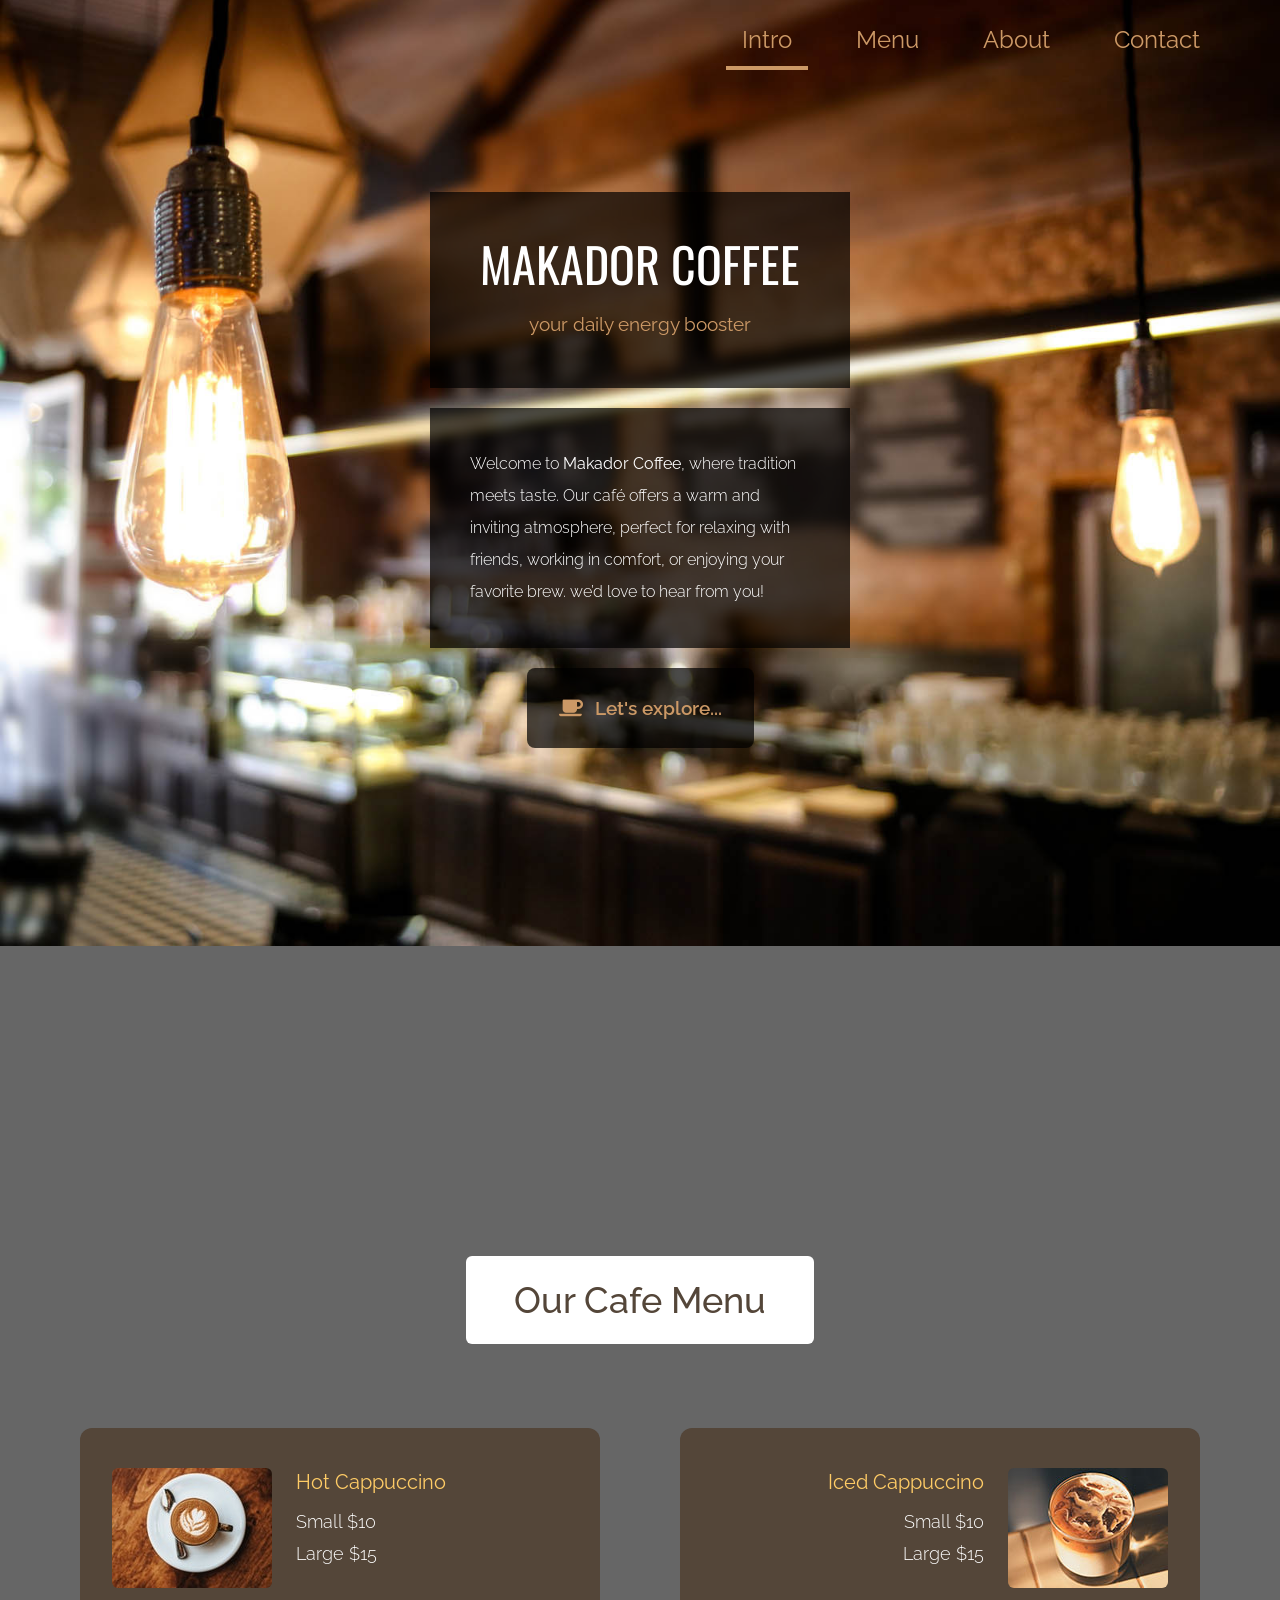
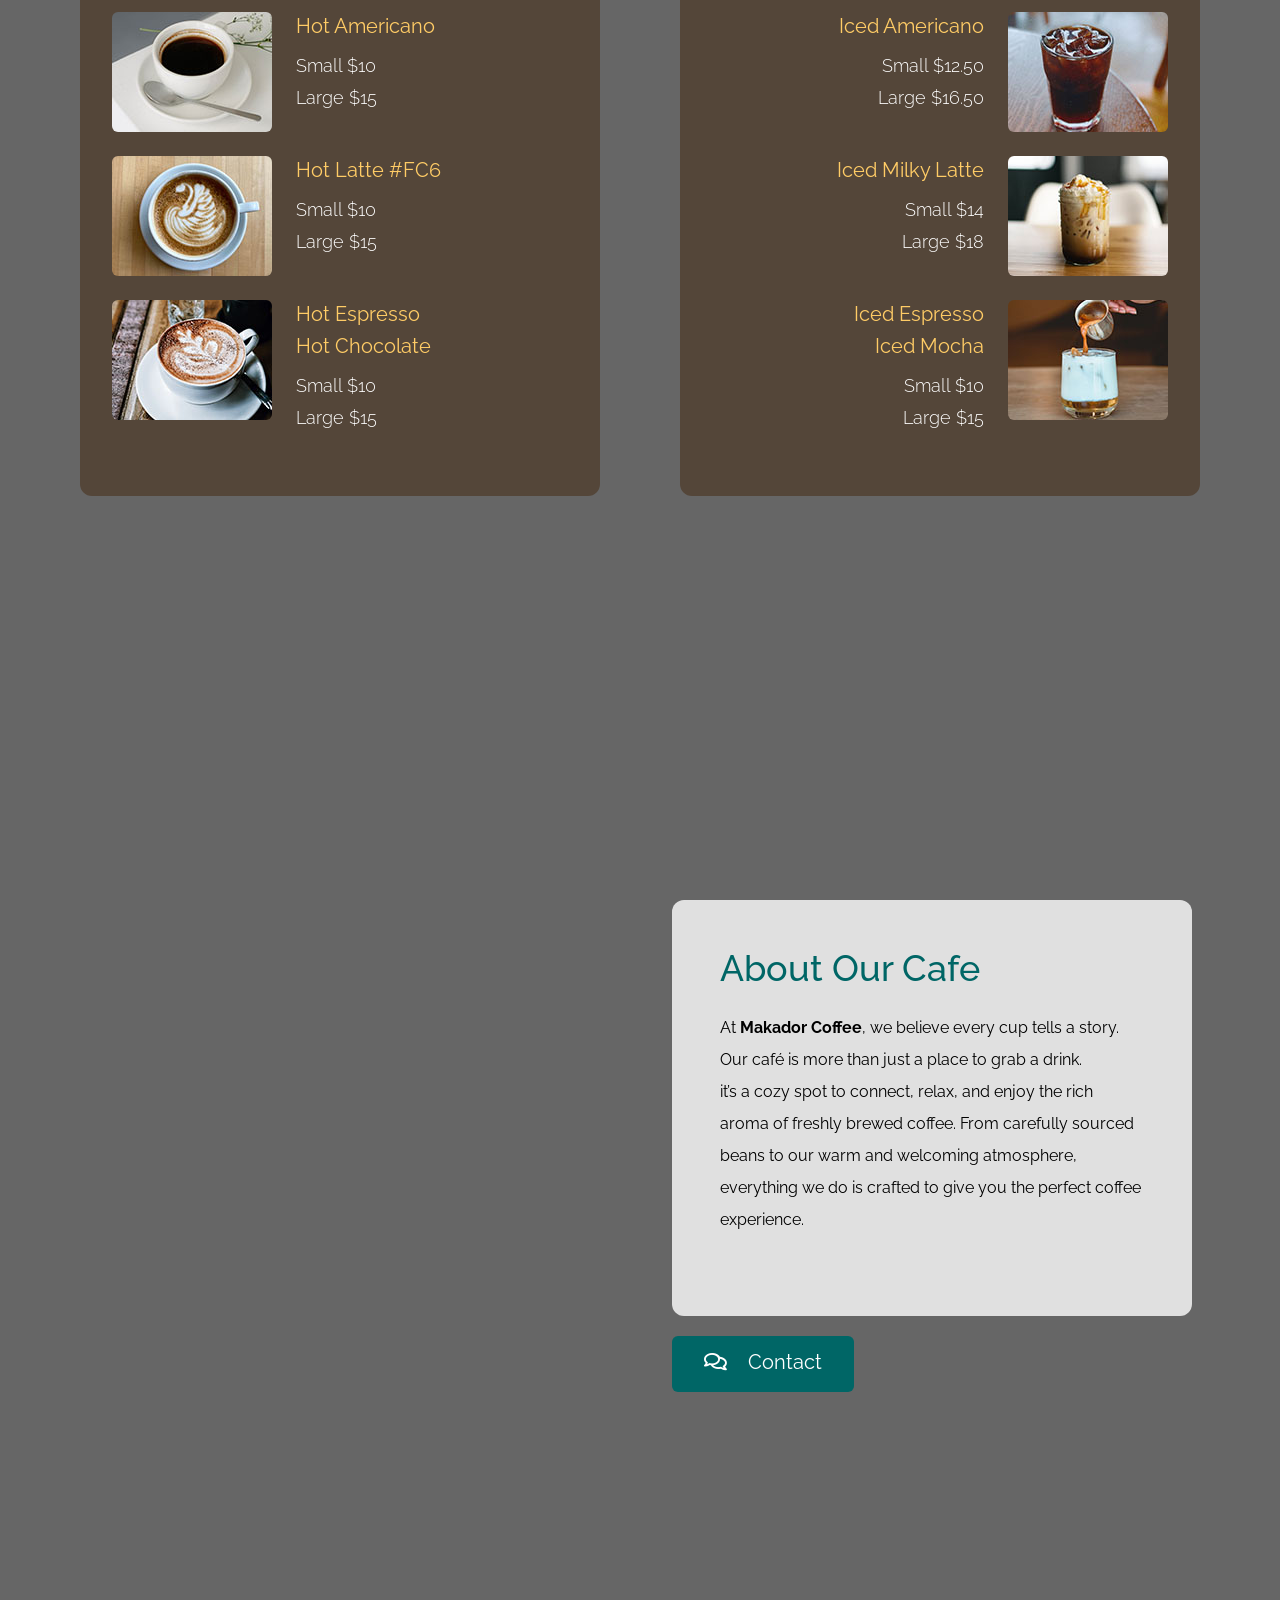
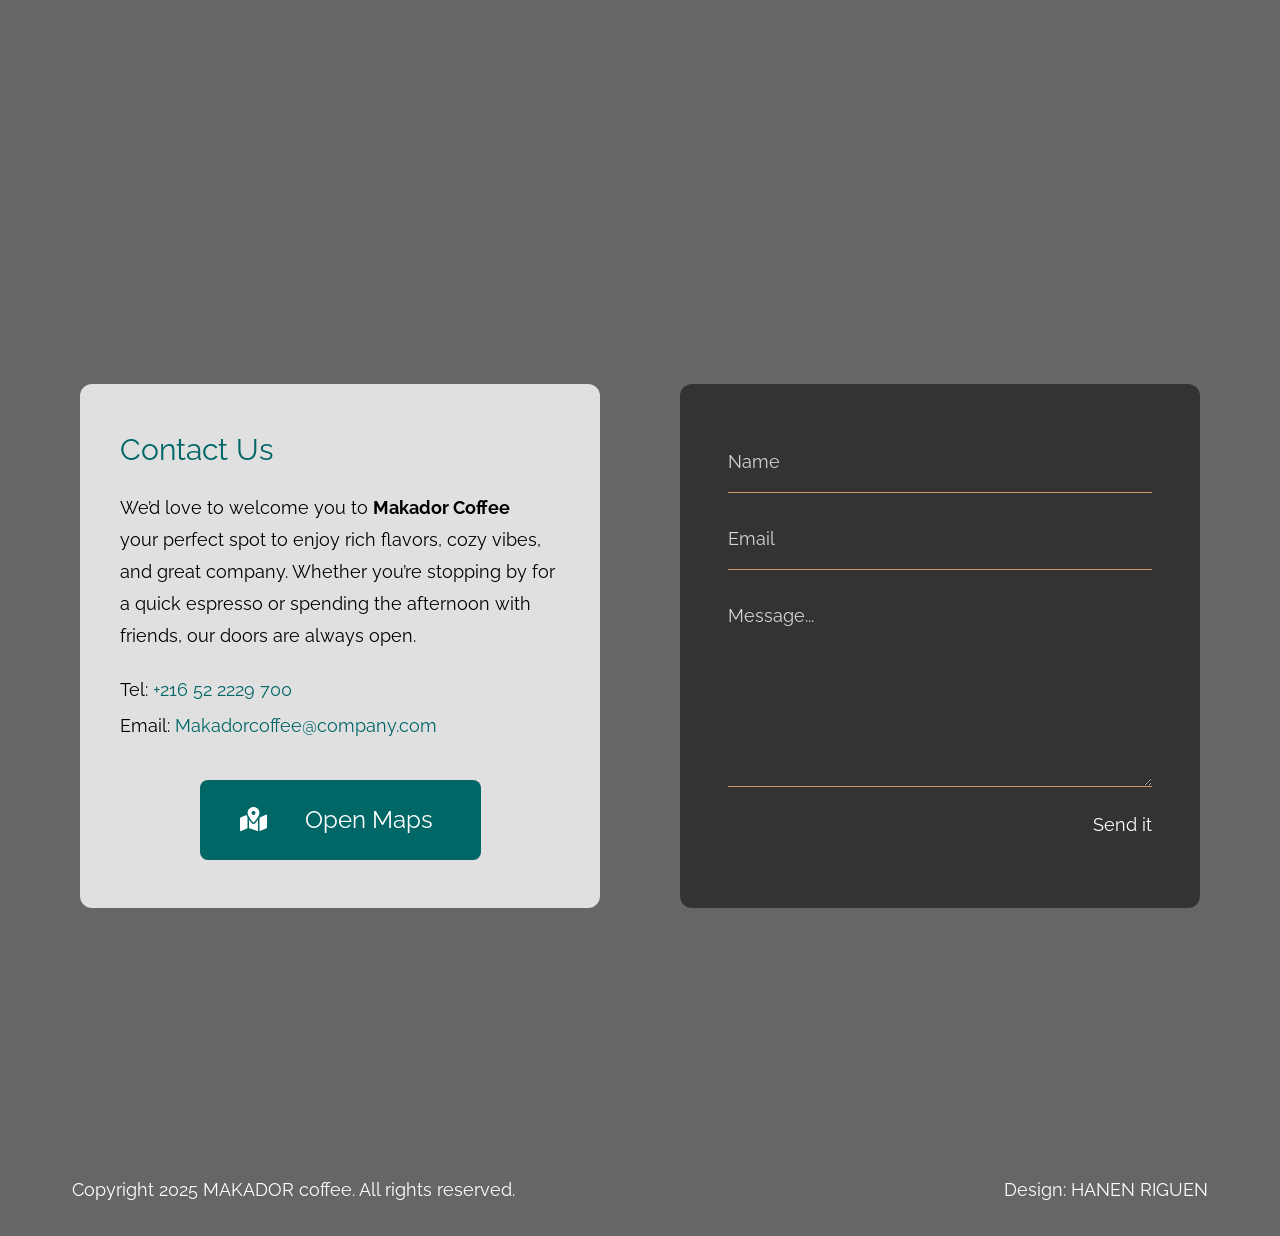
==== index.html @ 2e8ff6c8 "first commit" ====
<!DOCTYPE html>
<html lang="en">
<head>
    <meta charset="UTF-8">
    <meta http-equiv="X-UA-Compatible" content="IE=edge">
    <meta name="viewport" content="width=device-width, initial-scale=1.0">
    <title>Antique Bakery Cafe HTML Template by Tooplate</title>
    <link rel="preconnect" href="https://fonts.googleapis.com">
    <link rel="preconnect" href="https://fonts.gstatic.com" crossorigin>
    <link href="https://fonts.googleapis.com/css2?family=Raleway:wght@300;400;500;600&family=Oswald:wght@600&display=swap" rel="stylesheet">
    <link rel="stylesheet" href="css/all.min.css"> <!-- fontawesome -->
    <!-- <link href="https://unpkg.com/tailwindcss@^2/dist/tailwind.min.css" rel="stylesheet"> -->
    <link rel="stylesheet" href="css/tailwind.css">
    <link rel="stylesheet" href="css/tooplate-antique-cafe.css">

</head>
<body>    
    <!-- Intro -->
    <div id="intro" class="parallax-window" data-parallax="scroll" data-image-src="img/antique-cafe-bg-01.jpg">
        <nav id="tm-nav" class="fixed w-full">
            <div class="tm-container mx-auto px-2 md:py-6 text-right">
                <button class="md:hidden py-2 px-2" id="menu-toggle"><i class="fas fa-2x fa-bars tm-text-gold"></i></button>
                <ul class="mb-3 md:mb-0 text-2xl font-normal flex justify-end flex-col md:flex-row">
                    <li class="inline-block mb-4 mx-4"><a href="#intro" class="tm-text-gold py-1 md:py-3 px-4">Intro</a></li>
                    <li class="inline-block mb-4 mx-4"><a href="#menu" class="tm-text-gold py-1 md:py-3 px-4">Menu</a></li>
                    <li class="inline-block mb-4 mx-4"><a href="#about" class="tm-text-gold py-1 md:py-3 px-4">About</a></li>
                    <li class="inline-block mb-4 mx-4"><a href="#contact" class="tm-text-gold py-1 md:py-3 px-4">Contact</a></li>
                </ul>
            </div>            
        </nav>
        <div class="container mx-auto px-2 tm-intro-width">
            <div class="sm:pb-60 sm:pt-48 py-20">
                <div class="bg-black bg-opacity-70 p-12 mb-5 text-center">
                    <h1 class="text-white text-5xl tm-logo-font mb-5">MAKADOR COFFEE</h1>
                    <p class="tm-text-gold tm-text-2xl">your daily energy booster</p>
                </div>    
                <div class="bg-black bg-opacity-70 p-10 mb-5">
                    <p class="text-white leading-8 text-sm font-light">
                         Welcome to <strong>Makador Coffee</strong>, where tradition meets taste.  
                        Our café offers a warm and inviting atmosphere, perfect for relaxing with friends, working in comfort, or enjoying your favorite brew.  
                        we’d love to hear from you!
                </div>
                <div class="text-center">
                    <div class="inline-block">
                        <a href="#menu" class="flex justify-center items-center bg-black bg-opacity-70 py-6 px-8 rounded-lg font-semibold tm-text-2xl tm-text-gold hover:text-gray-200 transition">
                            <i class="fas fa-coffee mr-3"></i>
                            <span>Let's explore...</span>                        
                        </a>
                    </div>                    
                </div>                
            </div>
        </div>        
    </div>
    <!-- Cafe Menu -->
    <div id="menu" class="parallax-window" data-parallax="scroll" data-image-src="img/antique-cafe-bg-02.jpg">
        <div class="container mx-auto tm-container py-24 sm:py-48">
            <div class="text-center mb-16">
                <h2 class="bg-white tm-text-brown py-6 px-12 text-4xl font-medium inline-block rounded-md">Our Cafe Menu</h2>
            </div>            
            <div class="flex flex-col lg:flex-row justify-around items-center">
                <div class="flex-1 m-5 rounded-xl px-4 py-6 sm:px-8 sm:py-10 tm-bg-brown tm-item-container">
                    <div class="flex items-start mb-6 tm-menu-item">
                        <img src="img/menu-item-1.jpg" alt="Image" class="rounded-md">
                        <div class="ml-3 sm:ml-6">
                            <h3 class="text-lg sm:text-xl mb-2 sm:mb-3 tm-text-yellow">Hot Cappuccino</h3>
                            <div class="text-white text-md sm:text-lg font-light mb-1">Small $10</div>
                            <div class="text-white text-md sm:text-lg font-light">Large $15</div>
                        </div>                    
                    </div>
                    <div class="flex items-start mb-6 tm-menu-item">
                        <img src="img/menu-item-2.jpg" alt="Image" class="rounded-md">
                        <div class="ml-3 sm:ml-6">
                            <h3 class="text-lg sm:text-xl mb-2 sm:mb-3 tm-text-yellow">Hot Americano</h3>
                            <div class="text-white text-md sm:text-lg font-light mb-1">Small $10</div>
                            <div class="text-white text-md sm:text-lg font-light">Large $15</div>
                        </div>                    
                    </div>
                    <div class="flex items-start mb-6 tm-menu-item">
                        <img src="img/menu-item-3.jpg" alt="Image" class="rounded-md">
                        <div class="ml-3 sm:ml-6">
                            <h3 class="text-lg sm:text-xl mb-2 sm:mb-3 tm-text-yellow">Hot Latte #FC6</h3>
                            <div class="text-white text-md sm:text-lg font-light mb-1">Small $10</div>
                            <div class="text-white text-md sm:text-lg font-light">Large $15</div>
                        </div>                    
                    </div>
                    <div class="flex items-start mb-6 tm-menu-item">
                        <img src="img/menu-item-4.jpg" alt="Image" class="rounded-md">
                        <div class="ml-3 sm:ml-6">
                            <h3 class="text-lg sm:text-xl tm-text-yellow mb-1">Hot Espresso</h3>
                            <h3 class="text-lg sm:text-xl mb-2 sm:mb-3 tm-text-yellow">Hot Chocolate</h3>
                            <div class="text-white text-md sm:text-lg font-light mb-1">Small $10</div>
                            <div class="text-white text-md sm:text-lg font-light">Large $15</div>
                        </div>                    
                    </div>
                </div>
                <div class="flex-1 m-5 rounded-xl px-4 py-6 sm:px-8 sm:py-10 tm-bg-brown tm-item-container">
                    <div class="flex items-start justify-end mb-6 tm-menu-item-2">
                        <div class="text-right mr-6">
                            <h3 class="text-lg sm:text-xl mb-2 sm:mb-3 tm-text-yellow">Iced Cappuccino</h3>
                            <div class="text-white text-md sm:text-lg font-light mb-1">Small $10</div>
                            <div class="text-white text-md sm:text-lg font-light">Large $15</div>
                        </div>
                        <img src="img/menu-item-5.jpg" alt="Image" class="rounded-md">                   
                    </div>
                    <div class="flex items-start justify-end mb-6 tm-menu-item-2">
                        <div class="text-right mr-6">
                            <h3 class="text-lg sm:text-xl mb-2 sm:mb-3 tm-text-yellow">Iced Americano</h3>
                            <div class="text-white text-md sm:text-lg font-light mb-1">Small $12.50</div>
                            <div class="text-white text-md sm:text-lg font-light">Large $16.50</div>
                        </div>
                        <img src="img/menu-item-6.jpg" alt="Image" class="rounded-md">                    
                    </div>
                    <div class="flex items-start justify-end mb-6 tm-menu-item-2">
                        <div class="text-right mr-6">
                            <h3 class="text-lg sm:text-xl mb-2 sm:mb-3 tm-text-yellow">Iced Milky Latte</h3>
                            <div class="text-white text-md sm:text-lg font-light mb-1">Small $14</div>
                            <div class="text-white text-md sm:text-lg font-light">Large $18</div>
                        </div>   
                        <img src="img/menu-item-7.jpg" alt="Image" class="rounded-md">                 
                    </div>
                    <div class="flex items-start justify-end mb-6 tm-menu-item-2">                    
                        <div class="text-right mr-6">
                            <h3 class="text-lg sm:text-xl tm-text-yellow mb-1">Iced Espresso</h3>
                            <h3 class="text-lg sm:text-xl mb-2 sm:mb-3 tm-text-yellow">Iced Mocha</h3>
                            <div class="text-white text-md sm:text-lg font-light mb-1">Small $10</div>
                            <div class="text-white text-md sm:text-lg font-light">Large $15</div>
                        </div> 
                        <img src="img/menu-item-8.jpg" alt="Image" class="rounded-md">                   
                    </div>
                </div>
            </div>
        </div>        
    </div>
    <div id="about" class="parallax-window" data-parallax="scroll" data-image-src="img/antique-cafe-bg-03.jpg">
        <div class="container mx-auto tm-container py-24 sm:py-48">
            <div class="tm-item-container sm:ml-auto sm:mr-12 mx-auto sm:px-0 px-4">
                <div class="bg-white bg-opacity-80 p-12 pb-14 rounded-xl mb-5">
                    <h2 class="mb-6 tm-text-green text-4xl font-medium">About Our Cafe</h2>
                    <p class="mb-6 text-base leading-8">
                    At <strong>Makador Coffee</strong>, we believe every cup tells a story.  
                    Our café is more than just a place to grab a drink.<BR/>it’s a cozy spot to connect, relax, and enjoy the rich aroma of freshly brewed coffee.  
                    From carefully sourced beans to our warm and welcoming atmosphere, everything we do is crafted to give you the perfect coffee experience.  
                    </p>

                   
                </div>
                <a href="#contact" class="inline-block tm-bg-green transition text-white text-xl pt-3 pb-4 px-8 rounded-md">
                    <i class="far fa-comments mr-4"></i>
                    Contact
                </a>
            </div>           
        </div>        
    </div>
    <div id="contact" class="parallax-window relative" data-parallax="scroll" data-image-src="img/antique-cafe-bg-04.jpg">
        <div class="container mx-auto tm-container pt-24 pb-48 sm:py-48">
            <div class="flex flex-col lg:flex-row justify-around items-center lg:items-stretch">
                <div class="flex-1 rounded-xl px-10 py-12 m-5 bg-white bg-opacity-80 tm-item-container">
                    <h2 class="text-3xl mb-6 tm-text-green">Contact Us</h2>
                   <p class="mb-6 text-lg leading-8">
                    We’d love to welcome you to <strong>Makador Coffee</strong><br/> your perfect spot to enjoy rich flavors, cozy vibes, and great company.  
                    Whether you’re stopping by for a quick espresso or spending the afternoon with friends, our doors are always open.  
                    </p>

                    <p class="mb-10 text-lg">
                    <span class="block mb-2">
                        Tel: <a href="tel:0100200340" class="hover:text-yellow-600 transition">+216 52 2229 700</a>
                    </span>
                    <span class="block">
                        Email: <a href="mailto:info@company.com" class="hover:text-yellow-600 transition">Makadorcoffee@company.com</a>
                    </span>                        
                    </p>

                    <div class="text-center">
                        <a href="https://www.google.com/maps" class="inline-block text-white text-2xl pl-10 pr-12 py-6 rounded-lg transition tm-bg-green">
                            <i class="fas fa-map-marked-alt mr-8"></i>
                            Open Maps
                        </a>
                    </div>                    
                </div>
                <div class="flex-1 rounded-xl p-12 pb-14 m-5 bg-black bg-opacity-50 tm-item-container">
                    <form action="" method="POST" class="text-lg">
                        <input type="text" name="name" class="input w-full bg-black border-b bg-opacity-0 text-white px-0 py-4 mb-4 tm-border-gold" placeholder="Name" required="" />
                        <input type="email" name="email" class="input w-full bg-black border-b bg-opacity-0 text-white px-0 py-4 mb-4 tm-border-gold" placeholder="Email" required="" />
                        <textarea rows="6" name="message" class="input w-full bg-black border-b bg-opacity-0 text-white px-0 py-4 mb-4 tm-border-gold" placeholder="Message..." required=""></textarea>
                        <div class="text-right">
                            <button type="submit" class="text-white hover:text-yellow-500 transition">Send it</button>
                        </div>                        
                      </form>
                </div>
            </div>
            <footer class="absolute bottom-0 left-0 w-full">
                <div class="text-white container mx-auto tm-container p-8 text-lg flex flex-col md:flex-row justify-between">
                    <span>Copyright 2025 MAKADOR coffee. All rights reserved.</span>
                    <span class="mt-5 md:mt-0">Design: HANEN RIGUEN</span>
                </div>                
            </footer>
        </div>        
    </div>    

    <script src="js/jquery-3.6.0.min.js"></script>
    <script src="js/parallax.min.js"></script>
    <script src="js/jquery.singlePageNav.min.js"></script>
    <script>

        function checkAndShowHideMenu() {
            if(window.innerWidth < 768) {
                $('#tm-nav ul').addClass('hidden');                
            } else {
                $('#tm-nav ul').removeClass('hidden');
            }
        }

        $(function(){
            var tmNav = $('#tm-nav');
            tmNav.singlePageNav();

            checkAndShowHideMenu();
            window.addEventListener('resize', checkAndShowHideMenu);

            $('#menu-toggle').click(function(){
                $('#tm-nav ul').toggleClass('hidden');
            });

            $('#tm-nav ul li').click(function(){
                if(window.innerWidth < 768) {
                    $('#tm-nav ul').addClass('hidden');
                }                
            });

            $(document).scroll(function() {
                var distanceFromTop = $(document).scrollTop();

                if(distanceFromTop > 100) {
                    tmNav.addClass('scroll');
                } else {
                    tmNav.removeClass('scroll');
                }
            });
            
            document.querySelectorAll('a[href^="#"]').forEach(anchor => {
                anchor.addEventListener('click', function (e) {
                    e.preventDefault();

                    document.querySelector(this.getAttribute('href')).scrollIntoView({
                        behavior: 'smooth'
                    });
                });
            });
        });
    </script>
</body>
</html>
---- css/all.min.css ----
.fa,.fab,.fad,.fal,.far,.fas{-moz-osx-font-smoothing:grayscale;-webkit-font-smoothing:antialiased;display:inline-block;font-style:normal;font-variant:normal;text-rendering:auto;line-height:1}.fa-lg{font-size:1.33333em;line-height:.75em;vertical-align:-.0667em}.fa-xs{font-size:.75em}.fa-sm{font-size:.875em}.fa-1x{font-size:1em}.fa-2x{font-size:2em}.fa-3x{font-size:3em}.fa-4x{font-size:4em}.fa-5x{font-size:5em}.fa-6x{font-size:6em}.fa-7x{font-size:7em}.fa-8x{font-size:8em}.fa-9x{font-size:9em}.fa-10x{font-size:10em}.fa-fw{text-align:center;width:1.25em}.fa-ul{list-style-type:none;margin-left:2.5em;padding-left:0}.fa-ul>li{position:relative}.fa-li{left:-2em;position:absolute;text-align:center;width:2em;line-height:inherit}.fa-border{border:.08em solid #eee;border-radius:.1em;padding:.2em .25em .15em}.fa-pull-left{float:left}.fa-pull-right{float:right}.fa.fa-pull-left,.fab.fa-pull-left,.fal.fa-pull-left,.far.fa-pull-left,.fas.fa-pull-left{margin-right:.3em}.fa.fa-pull-right,.fab.fa-pull-right,.fal.fa-pull-right,.far.fa-pull-right,.fas.fa-pull-right{margin-left:.3em}.fa-spin{-webkit-animation:fa-spin 2s linear infinite;animation:fa-spin 2s linear infinite}.fa-pulse{-webkit-animation:fa-spin 1s steps(8) infinite;animation:fa-spin 1s steps(8) infinite}@-webkit-keyframes fa-spin{0%{-webkit-transform:rotate(0deg);transform:rotate(0deg)}to{-webkit-transform:rotate(1turn);transform:rotate(1turn)}}@keyframes fa-spin{0%{-webkit-transform:rotate(0deg);transform:rotate(0deg)}to{-webkit-transform:rotate(1turn);transform:rotate(1turn)}}.fa-rotate-90{-ms-filter:"progid:DXImageTransform.Microsoft.BasicImage(rotation=1)";-webkit-transform:rotate(90deg);transform:rotate(90deg)}.fa-rotate-180{-ms-filter:"progid:DXImageTransform.Microsoft.BasicImage(rotation=2)";-webkit-transform:rotate(180deg);transform:rotate(180deg)}.fa-rotate-270{-ms-filter:"progid:DXImageTransform.Microsoft.BasicImage(rotation=3)";-webkit-transform:rotate(270deg);transform:rotate(270deg)}.fa-flip-horizontal{-ms-filter:"progid:DXImageTransform.Microsoft.BasicImage(rotation=0, mirror=1)";-webkit-transform:scaleX(-1);transform:scaleX(-1)}.fa-flip-vertical{-webkit-transform:scaleY(-1);transform:scaleY(-1)}.fa-flip-both,.fa-flip-horizontal.fa-flip-vertical,.fa-flip-vertical{-ms-filter:"progid:DXImageTransform.Microsoft.BasicImage(rotation=2, mirror=1)"}.fa-flip-both,.fa-flip-horizontal.fa-flip-vertical{-webkit-transform:scale(-1);transform:scale(-1)}:root .fa-flip-both,:root .fa-flip-horizontal,:root .fa-flip-vertical,:root .fa-rotate-90,:root .fa-rotate-180,:root .fa-rotate-270{-webkit-filter:none;filter:none}.fa-stack{display:inline-block;height:2em;line-height:2em;position:relative;vertical-align:middle;width:2.5em}.fa-stack-1x,.fa-stack-2x{left:0;position:absolute;text-align:center;width:100%}.fa-stack-1x{line-height:inherit}.fa-stack-2x{font-size:2em}.fa-inverse{color:#fff}.fa-500px:before{content:"\f26e"}.fa-accessible-icon:before{content:"\f368"}.fa-accusoft:before{content:"\f369"}.fa-acquisitions-incorporated:before{content:"\f6af"}.fa-ad:before{content:"\f641"}.fa-address-book:before{content:"\f2b9"}.fa-address-card:before{content:"\f2bb"}.fa-adjust:before{content:"\f042"}.fa-adn:before{content:"\f170"}.fa-adversal:before{content:"\f36a"}.fa-affiliatetheme:before{content:"\f36b"}.fa-air-freshener:before{content:"\f5d0"}.fa-airbnb:before{content:"\f834"}.fa-algolia:before{content:"\f36c"}.fa-align-center:before{content:"\f037"}.fa-align-justify:before{content:"\f039"}.fa-align-left:before{content:"\f036"}.fa-align-right:before{content:"\f038"}.fa-alipay:before{content:"\f642"}.fa-allergies:before{content:"\f461"}.fa-amazon:before{content:"\f270"}.fa-amazon-pay:before{content:"\f42c"}.fa-ambulance:before{content:"\f0f9"}.fa-american-sign-language-interpreting:before{content:"\f2a3"}.fa-amilia:before{content:"\f36d"}.fa-anchor:before{content:"\f13d"}.fa-android:before{content:"\f17b"}.fa-angellist:before{content:"\f209"}.fa-angle-double-down:before{content:"\f103"}.fa-angle-double-left:before{content:"\f100"}.fa-angle-double-right:before{content:"\f101"}.fa-angle-double-up:before{content:"\f102"}.fa-angle-down:before{content:"\f107"}.fa-angle-left:before{content:"\f104"}.fa-angle-right:before{content:"\f105"}.fa-angle-up:before{content:"\f106"}.fa-angry:before{content:"\f556"}.fa-angrycreative:before{content:"\f36e"}.fa-angular:before{content:"\f420"}.fa-ankh:before{content:"\f644"}.fa-app-store:before{content:"\f36f"}.fa-app-store-ios:before{content:"\f370"}.fa-apper:before{content:"\f371"}.fa-apple:before{content:"\f179"}.fa-apple-alt:before{content:"\f5d1"}.fa-apple-pay:before{content:"\f415"}.fa-archive:before{content:"\f187"}.fa-archway:before{content:"\f557"}.fa-arrow-alt-circle-down:before{content:"\f358"}.fa-arrow-alt-circle-left:before{content:"\f359"}.fa-arrow-alt-circle-right:before{content:"\f35a"}.fa-arrow-alt-circle-up:before{content:"\f35b"}.fa-arrow-circle-down:before{content:"\f0ab"}.fa-arrow-circle-left:before{content:"\f0a8"}.fa-arrow-circle-right:before{content:"\f0a9"}.fa-arrow-circle-up:before{content:"\f0aa"}.fa-arrow-down:before{content:"\f063"}.fa-arrow-left:before{content:"\f060"}.fa-arrow-right:before{content:"\f061"}.fa-arrow-up:before{content:"\f062"}.fa-arrows-alt:before{content:"\f0b2"}.fa-arrows-alt-h:before{content:"\f337"}.fa-arrows-alt-v:before{content:"\f338"}.fa-artstation:before{content:"\f77a"}.fa-assistive-listening-systems:before{content:"\f2a2"}.fa-asterisk:before{content:"\f069"}.fa-asymmetrik:before{content:"\f372"}.fa-at:before{content:"\f1fa"}.fa-atlas:before{content:"\f558"}.fa-atlassian:before{content:"\f77b"}.fa-atom:before{content:"\f5d2"}.fa-audible:before{content:"\f373"}.fa-audio-description:before{content:"\f29e"}.fa-autoprefixer:before{content:"\f41c"}.fa-avianex:before{content:"\f374"}.fa-aviato:before{content:"\f421"}.fa-award:before{content:"\f559"}.fa-aws:before{content:"\f375"}.fa-baby:before{content:"\f77c"}.fa-baby-carriage:before{content:"\f77d"}.fa-backspace:before{content:"\f55a"}.fa-backward:before{content:"\f04a"}.fa-bacon:before{content:"\f7e5"}.fa-bacteria:before{content:"\e059"}.fa-bacterium:before{content:"\e05a"}.fa-bahai:before{content:"\f666"}.fa-balance-scale:before{content:"\f24e"}.fa-balance-scale-left:before{content:"\f515"}.fa-balance-scale-right:before{content:"\f516"}.fa-ban:before{content:"\f05e"}.fa-band-aid:before{content:"\f462"}.fa-bandcamp:before{content:"\f2d5"}.fa-barcode:before{content:"\f02a"}.fa-bars:before{content:"\f0c9"}.fa-baseball-ball:before{content:"\f433"}.fa-basketball-ball:before{content:"\f434"}.fa-bath:before{content:"\f2cd"}.fa-battery-empty:before{content:"\f244"}.fa-battery-full:before{content:"\f240"}.fa-battery-half:before{content:"\f242"}.fa-battery-quarter:before{content:"\f243"}.fa-battery-three-quarters:before{content:"\f241"}.fa-battle-net:before{content:"\f835"}.fa-bed:before{content:"\f236"}.fa-beer:before{content:"\f0fc"}.fa-behance:before{content:"\f1b4"}.fa-behance-square:before{content:"\f1b5"}.fa-bell:before{content:"\f0f3"}.fa-bell-slash:before{content:"\f1f6"}.fa-bezier-curve:before{content:"\f55b"}.fa-bible:before{content:"\f647"}.fa-bicycle:before{content:"\f206"}.fa-biking:before{content:"\f84a"}.fa-bimobject:before{content:"\f378"}.fa-binoculars:before{content:"\f1e5"}.fa-biohazard:before{content:"\f780"}.fa-birthday-cake:before{content:"\f1fd"}.fa-bitbucket:before{content:"\f171"}.fa-bitcoin:before{content:"\f379"}.fa-bity:before{content:"\f37a"}.fa-black-tie:before{content:"\f27e"}.fa-blackberry:before{content:"\f37b"}.fa-blender:before{content:"\f517"}.fa-blender-phone:before{content:"\f6b6"}.fa-blind:before{content:"\f29d"}.fa-blog:before{content:"\f781"}.fa-blogger:before{content:"\f37c"}.fa-blogger-b:before{content:"\f37d"}.fa-bluetooth:before{content:"\f293"}.fa-bluetooth-b:before{content:"\f294"}.fa-bold:before{content:"\f032"}.fa-bolt:before{content:"\f0e7"}.fa-bomb:before{content:"\f1e2"}.fa-bone:before{content:"\f5d7"}.fa-bong:before{content:"\f55c"}.fa-book:before{content:"\f02d"}.fa-book-dead:before{content:"\f6b7"}.fa-book-medical:before{content:"\f7e6"}.fa-book-open:before{content:"\f518"}.fa-book-reader:before{content:"\f5da"}.fa-bookmark:before{content:"\f02e"}.fa-bootstrap:before{content:"\f836"}.fa-border-all:before{content:"\f84c"}.fa-border-none:before{content:"\f850"}.fa-border-style:before{content:"\f853"}.fa-bowling-ball:before{content:"\f436"}.fa-box:before{content:"\f466"}.fa-box-open:before{content:"\f49e"}.fa-box-tissue:before{content:"\e05b"}.fa-boxes:before{content:"\f468"}.fa-braille:before{content:"\f2a1"}.fa-brain:before{content:"\f5dc"}.fa-bread-slice:before{content:"\f7ec"}.fa-briefcase:before{content:"\f0b1"}.fa-briefcase-medical:before{content:"\f469"}.fa-broadcast-tower:before{content:"\f519"}.fa-broom:before{content:"\f51a"}.fa-brush:before{content:"\f55d"}.fa-btc:before{content:"\f15a"}.fa-buffer:before{content:"\f837"}.fa-bug:before{content:"\f188"}.fa-building:before{content:"\f1ad"}.fa-bullhorn:before{content:"\f0a1"}.fa-bullseye:before{content:"\f140"}.fa-burn:before{content:"\f46a"}.fa-buromobelexperte:before{content:"\f37f"}.fa-bus:before{content:"\f207"}.fa-bus-alt:before{content:"\f55e"}.fa-business-time:before{content:"\f64a"}.fa-buy-n-large:before{content:"\f8a6"}.fa-buysellads:before{content:"\f20d"}.fa-calculator:before{content:"\f1ec"}.fa-calendar:before{content:"\f133"}.fa-calendar-alt:before{content:"\f073"}.fa-calendar-check:before{content:"\f274"}.fa-calendar-day:before{content:"\f783"}.fa-calendar-minus:before{content:"\f272"}.fa-calendar-plus:before{content:"\f271"}.fa-calendar-times:before{content:"\f273"}.fa-calendar-week:before{content:"\f784"}.fa-camera:before{content:"\f030"}.fa-camera-retro:before{content:"\f083"}.fa-campground:before{content:"\f6bb"}.fa-canadian-maple-leaf:before{content:"\f785"}.fa-candy-cane:before{content:"\f786"}.fa-cannabis:before{content:"\f55f"}.fa-capsules:before{content:"\f46b"}.fa-car:before{content:"\f1b9"}.fa-car-alt:before{content:"\f5de"}.fa-car-battery:before{content:"\f5df"}.fa-car-crash:before{content:"\f5e1"}.fa-car-side:before{content:"\f5e4"}.fa-caravan:before{content:"\f8ff"}.fa-caret-down:before{content:"\f0d7"}.fa-caret-left:before{content:"\f0d9"}.fa-caret-right:before{content:"\f0da"}.fa-caret-square-down:before{content:"\f150"}.fa-caret-square-left:before{content:"\f191"}.fa-caret-square-right:before{content:"\f152"}.fa-caret-square-up:before{content:"\f151"}.fa-caret-up:before{content:"\f0d8"}.fa-carrot:before{content:"\f787"}.fa-cart-arrow-down:before{content:"\f218"}.fa-cart-plus:before{content:"\f217"}.fa-cash-register:before{content:"\f788"}.fa-cat:before{content:"\f6be"}.fa-cc-amazon-pay:before{content:"\f42d"}.fa-cc-amex:before{content:"\f1f3"}.fa-cc-apple-pay:before{content:"\f416"}.fa-cc-diners-club:before{content:"\f24c"}.fa-cc-discover:before{content:"\f1f2"}.fa-cc-jcb:before{content:"\f24b"}.fa-cc-mastercard:before{content:"\f1f1"}.fa-cc-paypal:before{content:"\f1f4"}.fa-cc-stripe:before{content:"\f1f5"}.fa-cc-visa:before{content:"\f1f0"}.fa-centercode:before{content:"\f380"}.fa-centos:before{content:"\f789"}.fa-certificate:before{content:"\f0a3"}.fa-chair:before{content:"\f6c0"}.fa-chalkboard:before{content:"\f51b"}.fa-chalkboard-teacher:before{content:"\f51c"}.fa-charging-station:before{content:"\f5e7"}.fa-chart-area:before{content:"\f1fe"}.fa-chart-bar:before{content:"\f080"}.fa-chart-line:before{content:"\f201"}.fa-chart-pie:before{content:"\f200"}.fa-check:before{content:"\f00c"}.fa-check-circle:before{content:"\f058"}.fa-check-double:before{content:"\f560"}.fa-check-square:before{content:"\f14a"}.fa-cheese:before{content:"\f7ef"}.fa-chess:before{content:"\f439"}.fa-chess-bishop:before{content:"\f43a"}.fa-chess-board:before{content:"\f43c"}.fa-chess-king:before{content:"\f43f"}.fa-chess-knight:before{content:"\f441"}.fa-chess-pawn:before{content:"\f443"}.fa-chess-queen:before{content:"\f445"}.fa-chess-rook:before{content:"\f447"}.fa-chevron-circle-down:before{content:"\f13a"}.fa-chevron-circle-left:before{content:"\f137"}.fa-chevron-circle-right:before{content:"\f138"}.fa-chevron-circle-up:before{content:"\f139"}.fa-chevron-down:before{content:"\f078"}.fa-chevron-left:before{content:"\f053"}.fa-chevron-right:before{content:"\f054"}.fa-chevron-up:before{content:"\f077"}.fa-child:before{content:"\f1ae"}.fa-chrome:before{content:"\f268"}.fa-chromecast:before{content:"\f838"}.fa-church:before{content:"\f51d"}.fa-circle:before{content:"\f111"}.fa-circle-notch:before{content:"\f1ce"}.fa-city:before{content:"\f64f"}.fa-clinic-medical:before{content:"\f7f2"}.fa-clipboard:before{content:"\f328"}.fa-clipboard-check:before{content:"\f46c"}.fa-clipboard-list:before{content:"\f46d"}.fa-clock:before{content:"\f017"}.fa-clone:before{content:"\f24d"}.fa-closed-captioning:before{content:"\f20a"}.fa-cloud:before{content:"\f0c2"}.fa-cloud-download-alt:before{content:"\f381"}.fa-cloud-meatball:before{content:"\f73b"}.fa-cloud-moon:before{content:"\f6c3"}.fa-cloud-moon-rain:before{content:"\f73c"}.fa-cloud-rain:before{content:"\f73d"}.fa-cloud-showers-heavy:before{content:"\f740"}.fa-cloud-sun:before{content:"\f6c4"}.fa-cloud-sun-rain:before{content:"\f743"}.fa-cloud-upload-alt:before{content:"\f382"}.fa-cloudflare:before{content:"\e07d"}.fa-cloudscale:before{content:"\f383"}.fa-cloudsmith:before{content:"\f384"}.fa-cloudversify:before{content:"\f385"}.fa-cocktail:before{content:"\f561"}.fa-code:before{content:"\f121"}.fa-code-branch:before{content:"\f126"}.fa-codepen:before{content:"\f1cb"}.fa-codiepie:before{content:"\f284"}.fa-coffee:before{content:"\f0f4"}.fa-cog:before{content:"\f013"}.fa-cogs:before{content:"\f085"}.fa-coins:before{content:"\f51e"}.fa-columns:before{content:"\f0db"}.fa-comment:before{content:"\f075"}.fa-comment-alt:before{content:"\f27a"}.fa-comment-dollar:before{content:"\f651"}.fa-comment-dots:before{content:"\f4ad"}.fa-comment-medical:before{content:"\f7f5"}.fa-comment-slash:before{content:"\f4b3"}.fa-comments:before{content:"\f086"}.fa-comments-dollar:before{content:"\f653"}.fa-compact-disc:before{content:"\f51f"}.fa-compass:before{content:"\f14e"}.fa-compress:before{content:"\f066"}.fa-compress-alt:before{content:"\f422"}.fa-compress-arrows-alt:before{content:"\f78c"}.fa-concierge-bell:before{content:"\f562"}.fa-confluence:before{content:"\f78d"}.fa-connectdevelop:before{content:"\f20e"}.fa-contao:before{content:"\f26d"}.fa-cookie:before{content:"\f563"}.fa-cookie-bite:before{content:"\f564"}.fa-copy:before{content:"\f0c5"}.fa-copyright:before{content:"\f1f9"}.fa-cotton-bureau:before{content:"\f89e"}.fa-couch:before{content:"\f4b8"}.fa-cpanel:before{content:"\f388"}.fa-creative-commons:before{content:"\f25e"}.fa-creative-commons-by:before{content:"\f4e7"}.fa-creative-commons-nc:before{content:"\f4e8"}.fa-creative-commons-nc-eu:before{content:"\f4e9"}.fa-creative-commons-nc-jp:before{content:"\f4ea"}.fa-creative-commons-nd:before{content:"\f4eb"}.fa-creative-commons-pd:before{content:"\f4ec"}.fa-creative-commons-pd-alt:before{content:"\f4ed"}.fa-creative-commons-remix:before{content:"\f4ee"}.fa-creative-commons-sa:before{content:"\f4ef"}.fa-creative-commons-sampling:before{content:"\f4f0"}.fa-creative-commons-sampling-plus:before{content:"\f4f1"}.fa-creative-commons-share:before{content:"\f4f2"}.fa-creative-commons-zero:before{content:"\f4f3"}.fa-credit-card:before{content:"\f09d"}.fa-critical-role:before{content:"\f6c9"}.fa-crop:before{content:"\f125"}.fa-crop-alt:before{content:"\f565"}.fa-cross:before{content:"\f654"}.fa-crosshairs:before{content:"\f05b"}.fa-crow:before{content:"\f520"}.fa-crown:before{content:"\f521"}.fa-crutch:before{content:"\f7f7"}.fa-css3:before{content:"\f13c"}.fa-css3-alt:before{content:"\f38b"}.fa-cube:before{content:"\f1b2"}.fa-cubes:before{content:"\f1b3"}.fa-cut:before{content:"\f0c4"}.fa-cuttlefish:before{content:"\f38c"}.fa-d-and-d:before{content:"\f38d"}.fa-d-and-d-beyond:before{content:"\f6ca"}.fa-dailymotion:before{content:"\e052"}.fa-dashcube:before{content:"\f210"}.fa-database:before{content:"\f1c0"}.fa-deaf:before{content:"\f2a4"}.fa-deezer:before{content:"\e077"}.fa-delicious:before{content:"\f1a5"}.fa-democrat:before{content:"\f747"}.fa-deploydog:before{content:"\f38e"}.fa-deskpro:before{content:"\f38f"}.fa-desktop:before{content:"\f108"}.fa-dev:before{content:"\f6cc"}.fa-deviantart:before{content:"\f1bd"}.fa-dharmachakra:before{content:"\f655"}.fa-dhl:before{content:"\f790"}.fa-diagnoses:before{content:"\f470"}.fa-diaspora:before{content:"\f791"}.fa-dice:before{content:"\f522"}.fa-dice-d20:before{content:"\f6cf"}.fa-dice-d6:before{content:"\f6d1"}.fa-dice-five:before{content:"\f523"}.fa-dice-four:before{content:"\f524"}.fa-dice-one:before{content:"\f525"}.fa-dice-six:before{content:"\f526"}.fa-dice-three:before{content:"\f527"}.fa-dice-two:before{content:"\f528"}.fa-digg:before{content:"\f1a6"}.fa-digital-ocean:before{content:"\f391"}.fa-digital-tachograph:before{content:"\f566"}.fa-directions:before{content:"\f5eb"}.fa-discord:before{content:"\f392"}.fa-discourse:before{content:"\f393"}.fa-disease:before{content:"\f7fa"}.fa-divide:before{content:"\f529"}.fa-dizzy:before{content:"\f567"}.fa-dna:before{content:"\f471"}.fa-dochub:before{content:"\f394"}.fa-docker:before{content:"\f395"}.fa-dog:before{content:"\f6d3"}.fa-dollar-sign:before{content:"\f155"}.fa-dolly:before{content:"\f472"}.fa-dolly-flatbed:before{content:"\f474"}.fa-donate:before{content:"\f4b9"}.fa-door-closed:before{content:"\f52a"}.fa-door-open:before{content:"\f52b"}.fa-dot-circle:before{content:"\f192"}.fa-dove:before{content:"\f4ba"}.fa-download:before{content:"\f019"}.fa-draft2digital:before{content:"\f396"}.fa-drafting-compass:before{content:"\f568"}.fa-dragon:before{content:"\f6d5"}.fa-draw-polygon:before{content:"\f5ee"}.fa-dribbble:before{content:"\f17d"}.fa-dribbble-square:before{content:"\f397"}.fa-dropbox:before{content:"\f16b"}.fa-drum:before{content:"\f569"}.fa-drum-steelpan:before{content:"\f56a"}.fa-drumstick-bite:before{content:"\f6d7"}.fa-drupal:before{content:"\f1a9"}.fa-dumbbell:before{content:"\f44b"}.fa-dumpster:before{content:"\f793"}.fa-dumpster-fire:before{content:"\f794"}.fa-dungeon:before{content:"\f6d9"}.fa-dyalog:before{content:"\f399"}.fa-earlybirds:before{content:"\f39a"}.fa-ebay:before{content:"\f4f4"}.fa-edge:before{content:"\f282"}.fa-edge-legacy:before{content:"\e078"}.fa-edit:before{content:"\f044"}.fa-egg:before{content:"\f7fb"}.fa-eject:before{content:"\f052"}.fa-elementor:before{content:"\f430"}.fa-ellipsis-h:before{content:"\f141"}.fa-ellipsis-v:before{content:"\f142"}.fa-ello:before{content:"\f5f1"}.fa-ember:before{content:"\f423"}.fa-empire:before{content:"\f1d1"}.fa-envelope:before{content:"\f0e0"}.fa-envelope-open:before{content:"\f2b6"}.fa-envelope-open-text:before{content:"\f658"}.fa-envelope-square:before{content:"\f199"}.fa-envira:before{content:"\f299"}.fa-equals:before{content:"\f52c"}.fa-eraser:before{content:"\f12d"}.fa-erlang:before{content:"\f39d"}.fa-ethereum:before{content:"\f42e"}.fa-ethernet:before{content:"\f796"}.fa-etsy:before{content:"\f2d7"}.fa-euro-sign:before{content:"\f153"}.fa-evernote:before{content:"\f839"}.fa-exchange-alt:before{content:"\f362"}.fa-exclamation:before{content:"\f12a"}.fa-exclamation-circle:before{content:"\f06a"}.fa-exclamation-triangle:before{content:"\f071"}.fa-expand:before{content:"\f065"}.fa-expand-alt:before{content:"\f424"}.fa-expand-arrows-alt:before{content:"\f31e"}.fa-expeditedssl:before{content:"\f23e"}.fa-external-link-alt:before{content:"\f35d"}.fa-external-link-square-alt:before{content:"\f360"}.fa-eye:before{content:"\f06e"}.fa-eye-dropper:before{content:"\f1fb"}.fa-eye-slash:before{content:"\f070"}.fa-facebook:before{content:"\f09a"}.fa-facebook-f:before{content:"\f39e"}.fa-facebook-messenger:before{content:"\f39f"}.fa-facebook-square:before{content:"\f082"}.fa-fan:before{content:"\f863"}.fa-fantasy-flight-games:before{content:"\f6dc"}.fa-fast-backward:before{content:"\f049"}.fa-fast-forward:before{content:"\f050"}.fa-faucet:before{content:"\e005"}.fa-fax:before{content:"\f1ac"}.fa-feather:before{content:"\f52d"}.fa-feather-alt:before{content:"\f56b"}.fa-fedex:before{content:"\f797"}.fa-fedora:before{content:"\f798"}.fa-female:before{content:"\f182"}.fa-fighter-jet:before{content:"\f0fb"}.fa-figma:before{content:"\f799"}.fa-file:before{content:"\f15b"}.fa-file-alt:before{content:"\f15c"}.fa-file-archive:before{content:"\f1c6"}.fa-file-audio:before{content:"\f1c7"}.fa-file-code:before{content:"\f1c9"}.fa-file-contract:before{content:"\f56c"}.fa-file-csv:before{content:"\f6dd"}.fa-file-download:before{content:"\f56d"}.fa-file-excel:before{content:"\f1c3"}.fa-file-export:before{content:"\f56e"}.fa-file-image:before{content:"\f1c5"}.fa-file-import:before{content:"\f56f"}.fa-file-invoice:before{content:"\f570"}.fa-file-invoice-dollar:before{content:"\f571"}.fa-file-medical:before{content:"\f477"}.fa-file-medical-alt:before{content:"\f478"}.fa-file-pdf:before{content:"\f1c1"}.fa-file-powerpoint:before{content:"\f1c4"}.fa-file-prescription:before{content:"\f572"}.fa-file-signature:before{content:"\f573"}.fa-file-upload:before{content:"\f574"}.fa-file-video:before{content:"\f1c8"}.fa-file-word:before{content:"\f1c2"}.fa-fill:before{content:"\f575"}.fa-fill-drip:before{content:"\f576"}.fa-film:before{content:"\f008"}.fa-filter:before{content:"\f0b0"}.fa-fingerprint:before{content:"\f577"}.fa-fire:before{content:"\f06d"}.fa-fire-alt:before{content:"\f7e4"}.fa-fire-extinguisher:before{content:"\f134"}.fa-firefox:before{content:"\f269"}.fa-firefox-browser:before{content:"\e007"}.fa-first-aid:before{content:"\f479"}.fa-first-order:before{content:"\f2b0"}.fa-first-order-alt:before{content:"\f50a"}.fa-firstdraft:before{content:"\f3a1"}.fa-fish:before{content:"\f578"}.fa-fist-raised:before{content:"\f6de"}.fa-flag:before{content:"\f024"}.fa-flag-checkered:before{content:"\f11e"}.fa-flag-usa:before{content:"\f74d"}.fa-flask:before{content:"\f0c3"}.fa-flickr:before{content:"\f16e"}.fa-flipboard:before{content:"\f44d"}.fa-flushed:before{content:"\f579"}.fa-fly:before{content:"\f417"}.fa-folder:before{content:"\f07b"}.fa-folder-minus:before{content:"\f65d"}.fa-folder-open:before{content:"\f07c"}.fa-folder-plus:before{content:"\f65e"}.fa-font:before{content:"\f031"}.fa-font-awesome:before{content:"\f2b4"}.fa-font-awesome-alt:before{content:"\f35c"}.fa-font-awesome-flag:before{content:"\f425"}.fa-font-awesome-logo-full:before{content:"\f4e6"}.fa-fonticons:before{content:"\f280"}.fa-fonticons-fi:before{content:"\f3a2"}.fa-football-ball:before{content:"\f44e"}.fa-fort-awesome:before{content:"\f286"}.fa-fort-awesome-alt:before{content:"\f3a3"}.fa-forumbee:before{content:"\f211"}.fa-forward:before{content:"\f04e"}.fa-foursquare:before{content:"\f180"}.fa-free-code-camp:before{content:"\f2c5"}.fa-freebsd:before{content:"\f3a4"}.fa-frog:before{content:"\f52e"}.fa-frown:before{content:"\f119"}.fa-frown-open:before{content:"\f57a"}.fa-fulcrum:before{content:"\f50b"}.fa-funnel-dollar:before{content:"\f662"}.fa-futbol:before{content:"\f1e3"}.fa-galactic-republic:before{content:"\f50c"}.fa-galactic-senate:before{content:"\f50d"}.fa-gamepad:before{content:"\f11b"}.fa-gas-pump:before{content:"\f52f"}.fa-gavel:before{content:"\f0e3"}.fa-gem:before{content:"\f3a5"}.fa-genderless:before{content:"\f22d"}.fa-get-pocket:before{content:"\f265"}.fa-gg:before{content:"\f260"}.fa-gg-circle:before{content:"\f261"}.fa-ghost:before{content:"\f6e2"}.fa-gift:before{content:"\f06b"}.fa-gifts:before{content:"\f79c"}.fa-git:before{content:"\f1d3"}.fa-git-alt:before{content:"\f841"}.fa-git-square:before{content:"\f1d2"}.fa-github:before{content:"\f09b"}.fa-github-alt:before{content:"\f113"}.fa-github-square:before{content:"\f092"}.fa-gitkraken:before{content:"\f3a6"}.fa-gitlab:before{content:"\f296"}.fa-gitter:before{content:"\f426"}.fa-glass-cheers:before{content:"\f79f"}.fa-glass-martini:before{content:"\f000"}.fa-glass-martini-alt:before{content:"\f57b"}.fa-glass-whiskey:before{content:"\f7a0"}.fa-glasses:before{content:"\f530"}.fa-glide:before{content:"\f2a5"}.fa-glide-g:before{content:"\f2a6"}.fa-globe:before{content:"\f0ac"}.fa-globe-africa:before{content:"\f57c"}.fa-globe-americas:before{content:"\f57d"}.fa-globe-asia:before{content:"\f57e"}.fa-globe-europe:before{content:"\f7a2"}.fa-gofore:before{content:"\f3a7"}.fa-golf-ball:before{content:"\f450"}.fa-goodreads:before{content:"\f3a8"}.fa-goodreads-g:before{content:"\f3a9"}.fa-google:before{content:"\f1a0"}.fa-google-drive:before{content:"\f3aa"}.fa-google-pay:before{content:"\e079"}.fa-google-play:before{content:"\f3ab"}.fa-google-plus:before{content:"\f2b3"}.fa-google-plus-g:before{content:"\f0d5"}.fa-google-plus-square:before{content:"\f0d4"}.fa-google-wallet:before{content:"\f1ee"}.fa-gopuram:before{content:"\f664"}.fa-graduation-cap:before{content:"\f19d"}.fa-gratipay:before{content:"\f184"}.fa-grav:before{content:"\f2d6"}.fa-greater-than:before{content:"\f531"}.fa-greater-than-equal:before{content:"\f532"}.fa-grimace:before{content:"\f57f"}.fa-grin:before{content:"\f580"}.fa-grin-alt:before{content:"\f581"}.fa-grin-beam:before{content:"\f582"}.fa-grin-beam-sweat:before{content:"\f583"}.fa-grin-hearts:before{content:"\f584"}.fa-grin-squint:before{content:"\f585"}.fa-grin-squint-tears:before{content:"\f586"}.fa-grin-stars:before{content:"\f587"}.fa-grin-tears:before{content:"\f588"}.fa-grin-tongue:before{content:"\f589"}.fa-grin-tongue-squint:before{content:"\f58a"}.fa-grin-tongue-wink:before{content:"\f58b"}.fa-grin-wink:before{content:"\f58c"}.fa-grip-horizontal:before{content:"\f58d"}.fa-grip-lines:before{content:"\f7a4"}.fa-grip-lines-vertical:before{content:"\f7a5"}.fa-grip-vertical:before{content:"\f58e"}.fa-gripfire:before{content:"\f3ac"}.fa-grunt:before{content:"\f3ad"}.fa-guilded:before{content:"\e07e"}.fa-guitar:before{content:"\f7a6"}.fa-gulp:before{content:"\f3ae"}.fa-h-square:before{content:"\f0fd"}.fa-hacker-news:before{content:"\f1d4"}.fa-hacker-news-square:before{content:"\f3af"}.fa-hackerrank:before{content:"\f5f7"}.fa-hamburger:before{content:"\f805"}.fa-hammer:before{content:"\f6e3"}.fa-hamsa:before{content:"\f665"}.fa-hand-holding:before{content:"\f4bd"}.fa-hand-holding-heart:before{content:"\f4be"}.fa-hand-holding-medical:before{content:"\e05c"}.fa-hand-holding-usd:before{content:"\f4c0"}.fa-hand-holding-water:before{content:"\f4c1"}.fa-hand-lizard:before{content:"\f258"}.fa-hand-middle-finger:before{content:"\f806"}.fa-hand-paper:before{content:"\f256"}.fa-hand-peace:before{content:"\f25b"}.fa-hand-point-down:before{content:"\f0a7"}.fa-hand-point-left:before{content:"\f0a5"}.fa-hand-point-right:before{content:"\f0a4"}.fa-hand-point-up:before{content:"\f0a6"}.fa-hand-pointer:before{content:"\f25a"}.fa-hand-rock:before{content:"\f255"}.fa-hand-scissors:before{content:"\f257"}.fa-hand-sparkles:before{content:"\e05d"}.fa-hand-spock:before{content:"\f259"}.fa-hands:before{content:"\f4c2"}.fa-hands-helping:before{content:"\f4c4"}.fa-hands-wash:before{content:"\e05e"}.fa-handshake:before{content:"\f2b5"}.fa-handshake-alt-slash:before{content:"\e05f"}.fa-handshake-slash:before{content:"\e060"}.fa-hanukiah:before{content:"\f6e6"}.fa-hard-hat:before{content:"\f807"}.fa-hashtag:before{content:"\f292"}.fa-hat-cowboy:before{content:"\f8c0"}.fa-hat-cowboy-side:before{content:"\f8c1"}.fa-hat-wizard:before{content:"\f6e8"}.fa-hdd:before{content:"\f0a0"}.fa-head-side-cough:before{content:"\e061"}.fa-head-side-cough-slash:before{content:"\e062"}.fa-head-side-mask:before{content:"\e063"}.fa-head-side-virus:before{content:"\e064"}.fa-heading:before{content:"\f1dc"}.fa-headphones:before{content:"\f025"}.fa-headphones-alt:before{content:"\f58f"}.fa-headset:before{content:"\f590"}.fa-heart:before{content:"\f004"}.fa-heart-broken:before{content:"\f7a9"}.fa-heartbeat:before{content:"\f21e"}.fa-helicopter:before{content:"\f533"}.fa-highlighter:before{content:"\f591"}.fa-hiking:before{content:"\f6ec"}.fa-hippo:before{content:"\f6ed"}.fa-hips:before{content:"\f452"}.fa-hire-a-helper:before{content:"\f3b0"}.fa-history:before{content:"\f1da"}.fa-hive:before{content:"\e07f"}.fa-hockey-puck:before{content:"\f453"}.fa-holly-berry:before{content:"\f7aa"}.fa-home:before{content:"\f015"}.fa-hooli:before{content:"\f427"}.fa-hornbill:before{content:"\f592"}.fa-horse:before{content:"\f6f0"}.fa-horse-head:before{content:"\f7ab"}.fa-hospital:before{content:"\f0f8"}.fa-hospital-alt:before{content:"\f47d"}.fa-hospital-symbol:before{content:"\f47e"}.fa-hospital-user:before{content:"\f80d"}.fa-hot-tub:before{content:"\f593"}.fa-hotdog:before{content:"\f80f"}.fa-hotel:before{content:"\f594"}.fa-hotjar:before{content:"\f3b1"}.fa-hourglass:before{content:"\f254"}.fa-hourglass-end:before{content:"\f253"}.fa-hourglass-half:before{content:"\f252"}.fa-hourglass-start:before{content:"\f251"}.fa-house-damage:before{content:"\f6f1"}.fa-house-user:before{content:"\e065"}.fa-houzz:before{content:"\f27c"}.fa-hryvnia:before{content:"\f6f2"}.fa-html5:before{content:"\f13b"}.fa-hubspot:before{content:"\f3b2"}.fa-i-cursor:before{content:"\f246"}.fa-ice-cream:before{content:"\f810"}.fa-icicles:before{content:"\f7ad"}.fa-icons:before{content:"\f86d"}.fa-id-badge:before{content:"\f2c1"}.fa-id-card:before{content:"\f2c2"}.fa-id-card-alt:before{content:"\f47f"}.fa-ideal:before{content:"\e013"}.fa-igloo:before{content:"\f7ae"}.fa-image:before{content:"\f03e"}.fa-images:before{content:"\f302"}.fa-imdb:before{content:"\f2d8"}.fa-inbox:before{content:"\f01c"}.fa-indent:before{content:"\f03c"}.fa-industry:before{content:"\f275"}.fa-infinity:before{content:"\f534"}.fa-info:before{content:"\f129"}.fa-info-circle:before{content:"\f05a"}.fa-innosoft:before{content:"\e080"}.fa-instagram:before{content:"\f16d"}.fa-instagram-square:before{content:"\e055"}.fa-instalod:before{content:"\e081"}.fa-intercom:before{content:"\f7af"}.fa-internet-explorer:before{content:"\f26b"}.fa-invision:before{content:"\f7b0"}.fa-ioxhost:before{content:"\f208"}.fa-italic:before{content:"\f033"}.fa-itch-io:before{content:"\f83a"}.fa-itunes:before{content:"\f3b4"}.fa-itunes-note:before{content:"\f3b5"}.fa-java:before{content:"\f4e4"}.fa-jedi:before{content:"\f669"}.fa-jedi-order:before{content:"\f50e"}.fa-jenkins:before{content:"\f3b6"}.fa-jira:before{content:"\f7b1"}.fa-joget:before{content:"\f3b7"}.fa-joint:before{content:"\f595"}.fa-joomla:before{content:"\f1aa"}.fa-journal-whills:before{content:"\f66a"}.fa-js:before{content:"\f3b8"}.fa-js-square:before{content:"\f3b9"}.fa-jsfiddle:before{content:"\f1cc"}.fa-kaaba:before{content:"\f66b"}.fa-kaggle:before{content:"\f5fa"}.fa-key:before{content:"\f084"}.fa-keybase:before{content:"\f4f5"}.fa-keyboard:before{content:"\f11c"}.fa-keycdn:before{content:"\f3ba"}.fa-khanda:before{content:"\f66d"}.fa-kickstarter:before{content:"\f3bb"}.fa-kickstarter-k:before{content:"\f3bc"}.fa-kiss:before{content:"\f596"}.fa-kiss-beam:before{content:"\f597"}.fa-kiss-wink-heart:before{content:"\f598"}.fa-kiwi-bird:before{content:"\f535"}.fa-korvue:before{content:"\f42f"}.fa-landmark:before{content:"\f66f"}.fa-language:before{content:"\f1ab"}.fa-laptop:before{content:"\f109"}.fa-laptop-code:before{content:"\f5fc"}.fa-laptop-house:before{content:"\e066"}.fa-laptop-medical:before{content:"\f812"}.fa-laravel:before{content:"\f3bd"}.fa-lastfm:before{content:"\f202"}.fa-lastfm-square:before{content:"\f203"}.fa-laugh:before{content:"\f599"}.fa-laugh-beam:before{content:"\f59a"}.fa-laugh-squint:before{content:"\f59b"}.fa-laugh-wink:before{content:"\f59c"}.fa-layer-group:before{content:"\f5fd"}.fa-leaf:before{content:"\f06c"}.fa-leanpub:before{content:"\f212"}.fa-lemon:before{content:"\f094"}.fa-less:before{content:"\f41d"}.fa-less-than:before{content:"\f536"}.fa-less-than-equal:before{content:"\f537"}.fa-level-down-alt:before{content:"\f3be"}.fa-level-up-alt:before{content:"\f3bf"}.fa-life-ring:before{content:"\f1cd"}.fa-lightbulb:before{content:"\f0eb"}.fa-line:before{content:"\f3c0"}.fa-link:before{content:"\f0c1"}.fa-linkedin:before{content:"\f08c"}.fa-linkedin-in:before{content:"\f0e1"}.fa-linode:before{content:"\f2b8"}.fa-linux:before{content:"\f17c"}.fa-lira-sign:before{content:"\f195"}.fa-list:before{content:"\f03a"}.fa-list-alt:before{content:"\f022"}.fa-list-ol:before{content:"\f0cb"}.fa-list-ul:before{content:"\f0ca"}.fa-location-arrow:before{content:"\f124"}.fa-lock:before{content:"\f023"}.fa-lock-open:before{content:"\f3c1"}.fa-long-arrow-alt-down:before{content:"\f309"}.fa-long-arrow-alt-left:before{content:"\f30a"}.fa-long-arrow-alt-right:before{content:"\f30b"}.fa-long-arrow-alt-up:before{content:"\f30c"}.fa-low-vision:before{content:"\f2a8"}.fa-luggage-cart:before{content:"\f59d"}.fa-lungs:before{content:"\f604"}.fa-lungs-virus:before{content:"\e067"}.fa-lyft:before{content:"\f3c3"}.fa-magento:before{content:"\f3c4"}.fa-magic:before{content:"\f0d0"}.fa-magnet:before{content:"\f076"}.fa-mail-bulk:before{content:"\f674"}.fa-mailchimp:before{content:"\f59e"}.fa-male:before{content:"\f183"}.fa-mandalorian:before{content:"\f50f"}.fa-map:before{content:"\f279"}.fa-map-marked:before{content:"\f59f"}.fa-map-marked-alt:before{content:"\f5a0"}.fa-map-marker:before{content:"\f041"}.fa-map-marker-alt:before{content:"\f3c5"}.fa-map-pin:before{content:"\f276"}.fa-map-signs:before{content:"\f277"}.fa-markdown:before{content:"\f60f"}.fa-marker:before{content:"\f5a1"}.fa-mars:before{content:"\f222"}.fa-mars-double:before{content:"\f227"}.fa-mars-stroke:before{content:"\f229"}.fa-mars-stroke-h:before{content:"\f22b"}.fa-mars-stroke-v:before{content:"\f22a"}.fa-mask:before{content:"\f6fa"}.fa-mastodon:before{content:"\f4f6"}.fa-maxcdn:before{content:"\f136"}.fa-mdb:before{content:"\f8ca"}.fa-medal:before{content:"\f5a2"}.fa-medapps:before{content:"\f3c6"}.fa-medium:before{content:"\f23a"}.fa-medium-m:before{content:"\f3c7"}.fa-medkit:before{content:"\f0fa"}.fa-medrt:before{content:"\f3c8"}.fa-meetup:before{content:"\f2e0"}.fa-megaport:before{content:"\f5a3"}.fa-meh:before{content:"\f11a"}.fa-meh-blank:before{content:"\f5a4"}.fa-meh-rolling-eyes:before{content:"\f5a5"}.fa-memory:before{content:"\f538"}.fa-mendeley:before{content:"\f7b3"}.fa-menorah:before{content:"\f676"}.fa-mercury:before{content:"\f223"}.fa-meteor:before{content:"\f753"}.fa-microblog:before{content:"\e01a"}.fa-microchip:before{content:"\f2db"}.fa-microphone:before{content:"\f130"}.fa-microphone-alt:before{content:"\f3c9"}.fa-microphone-alt-slash:before{content:"\f539"}.fa-microphone-slash:before{content:"\f131"}.fa-microscope:before{content:"\f610"}.fa-microsoft:before{content:"\f3ca"}.fa-minus:before{content:"\f068"}.fa-minus-circle:before{content:"\f056"}.fa-minus-square:before{content:"\f146"}.fa-mitten:before{content:"\f7b5"}.fa-mix:before{content:"\f3cb"}.fa-mixcloud:before{content:"\f289"}.fa-mixer:before{content:"\e056"}.fa-mizuni:before{content:"\f3cc"}.fa-mobile:before{content:"\f10b"}.fa-mobile-alt:before{content:"\f3cd"}.fa-modx:before{content:"\f285"}.fa-monero:before{content:"\f3d0"}.fa-money-bill:before{content:"\f0d6"}.fa-money-bill-alt:before{content:"\f3d1"}.fa-money-bill-wave:before{content:"\f53a"}.fa-money-bill-wave-alt:before{content:"\f53b"}.fa-money-check:before{content:"\f53c"}.fa-money-check-alt:before{content:"\f53d"}.fa-monument:before{content:"\f5a6"}.fa-moon:before{content:"\f186"}.fa-mortar-pestle:before{content:"\f5a7"}.fa-mosque:before{content:"\f678"}.fa-motorcycle:before{content:"\f21c"}.fa-mountain:before{content:"\f6fc"}.fa-mouse:before{content:"\f8cc"}.fa-mouse-pointer:before{content:"\f245"}.fa-mug-hot:before{content:"\f7b6"}.fa-music:before{content:"\f001"}.fa-napster:before{content:"\f3d2"}.fa-neos:before{content:"\f612"}.fa-network-wired:before{content:"\f6ff"}.fa-neuter:before{content:"\f22c"}.fa-newspaper:before{content:"\f1ea"}.fa-nimblr:before{content:"\f5a8"}.fa-node:before{content:"\f419"}.fa-node-js:before{content:"\f3d3"}.fa-not-equal:before{content:"\f53e"}.fa-notes-medical:before{content:"\f481"}.fa-npm:before{content:"\f3d4"}.fa-ns8:before{content:"\f3d5"}.fa-nutritionix:before{content:"\f3d6"}.fa-object-group:before{content:"\f247"}.fa-object-ungroup:before{content:"\f248"}.fa-octopus-deploy:before{content:"\e082"}.fa-odnoklassniki:before{content:"\f263"}.fa-odnoklassniki-square:before{content:"\f264"}.fa-oil-can:before{content:"\f613"}.fa-old-republic:before{content:"\f510"}.fa-om:before{content:"\f679"}.fa-opencart:before{content:"\f23d"}.fa-openid:before{content:"\f19b"}.fa-opera:before{content:"\f26a"}.fa-optin-monster:before{content:"\f23c"}.fa-orcid:before{content:"\f8d2"}.fa-osi:before{content:"\f41a"}.fa-otter:before{content:"\f700"}.fa-outdent:before{content:"\f03b"}.fa-page4:before{content:"\f3d7"}.fa-pagelines:before{content:"\f18c"}.fa-pager:before{content:"\f815"}.fa-paint-brush:before{content:"\f1fc"}.fa-paint-roller:before{content:"\f5aa"}.fa-palette:before{content:"\f53f"}.fa-palfed:before{content:"\f3d8"}.fa-pallet:before{content:"\f482"}.fa-paper-plane:before{content:"\f1d8"}.fa-paperclip:before{content:"\f0c6"}.fa-parachute-box:before{content:"\f4cd"}.fa-paragraph:before{content:"\f1dd"}.fa-parking:before{content:"\f540"}.fa-passport:before{content:"\f5ab"}.fa-pastafarianism:before{content:"\f67b"}.fa-paste:before{content:"\f0ea"}.fa-patreon:before{content:"\f3d9"}.fa-pause:before{content:"\f04c"}.fa-pause-circle:before{content:"\f28b"}.fa-paw:before{content:"\f1b0"}.fa-paypal:before{content:"\f1ed"}.fa-peace:before{content:"\f67c"}.fa-pen:before{content:"\f304"}.fa-pen-alt:before{content:"\f305"}.fa-pen-fancy:before{content:"\f5ac"}.fa-pen-nib:before{content:"\f5ad"}.fa-pen-square:before{content:"\f14b"}.fa-pencil-alt:before{content:"\f303"}.fa-pencil-ruler:before{content:"\f5ae"}.fa-penny-arcade:before{content:"\f704"}.fa-people-arrows:before{content:"\e068"}.fa-people-carry:before{content:"\f4ce"}.fa-pepper-hot:before{content:"\f816"}.fa-perbyte:before{content:"\e083"}.fa-percent:before{content:"\f295"}.fa-percentage:before{content:"\f541"}.fa-periscope:before{content:"\f3da"}.fa-person-booth:before{content:"\f756"}.fa-phabricator:before{content:"\f3db"}.fa-phoenix-framework:before{content:"\f3dc"}.fa-phoenix-squadron:before{content:"\f511"}.fa-phone:before{content:"\f095"}.fa-phone-alt:before{content:"\f879"}.fa-phone-slash:before{content:"\f3dd"}.fa-phone-square:before{content:"\f098"}.fa-phone-square-alt:before{content:"\f87b"}.fa-phone-volume:before{content:"\f2a0"}.fa-photo-video:before{content:"\f87c"}.fa-php:before{content:"\f457"}.fa-pied-piper:before{content:"\f2ae"}.fa-pied-piper-alt:before{content:"\f1a8"}.fa-pied-piper-hat:before{content:"\f4e5"}.fa-pied-piper-pp:before{content:"\f1a7"}.fa-pied-piper-square:before{content:"\e01e"}.fa-piggy-bank:before{content:"\f4d3"}.fa-pills:before{content:"\f484"}.fa-pinterest:before{content:"\f0d2"}.fa-pinterest-p:before{content:"\f231"}.fa-pinterest-square:before{content:"\f0d3"}.fa-pizza-slice:before{content:"\f818"}.fa-place-of-worship:before{content:"\f67f"}.fa-plane:before{content:"\f072"}.fa-plane-arrival:before{content:"\f5af"}.fa-plane-departure:before{content:"\f5b0"}.fa-plane-slash:before{content:"\e069"}.fa-play:before{content:"\f04b"}.fa-play-circle:before{content:"\f144"}.fa-playstation:before{content:"\f3df"}.fa-plug:before{content:"\f1e6"}.fa-plus:before{content:"\f067"}.fa-plus-circle:before{content:"\f055"}.fa-plus-square:before{content:"\f0fe"}.fa-podcast:before{content:"\f2ce"}.fa-poll:before{content:"\f681"}.fa-poll-h:before{content:"\f682"}.fa-poo:before{content:"\f2fe"}.fa-poo-storm:before{content:"\f75a"}.fa-poop:before{content:"\f619"}.fa-portrait:before{content:"\f3e0"}.fa-pound-sign:before{content:"\f154"}.fa-power-off:before{content:"\f011"}.fa-pray:before{content:"\f683"}.fa-praying-hands:before{content:"\f684"}.fa-prescription:before{content:"\f5b1"}.fa-prescription-bottle:before{content:"\f485"}.fa-prescription-bottle-alt:before{content:"\f486"}.fa-print:before{content:"\f02f"}.fa-procedures:before{content:"\f487"}.fa-product-hunt:before{content:"\f288"}.fa-project-diagram:before{content:"\f542"}.fa-pump-medical:before{content:"\e06a"}.fa-pump-soap:before{content:"\e06b"}.fa-pushed:before{content:"\f3e1"}.fa-puzzle-piece:before{content:"\f12e"}.fa-python:before{content:"\f3e2"}.fa-qq:before{content:"\f1d6"}.fa-qrcode:before{content:"\f029"}.fa-question:before{content:"\f128"}.fa-question-circle:before{content:"\f059"}.fa-quidditch:before{content:"\f458"}.fa-quinscape:before{content:"\f459"}.fa-quora:before{content:"\f2c4"}.fa-quote-left:before{content:"\f10d"}.fa-quote-right:before{content:"\f10e"}.fa-quran:before{content:"\f687"}.fa-r-project:before{content:"\f4f7"}.fa-radiation:before{content:"\f7b9"}.fa-radiation-alt:before{content:"\f7ba"}.fa-rainbow:before{content:"\f75b"}.fa-random:before{content:"\f074"}.fa-raspberry-pi:before{content:"\f7bb"}.fa-ravelry:before{content:"\f2d9"}.fa-react:before{content:"\f41b"}.fa-reacteurope:before{content:"\f75d"}.fa-readme:before{content:"\f4d5"}.fa-rebel:before{content:"\f1d0"}.fa-receipt:before{content:"\f543"}.fa-record-vinyl:before{content:"\f8d9"}.fa-recycle:before{content:"\f1b8"}.fa-red-river:before{content:"\f3e3"}.fa-reddit:before{content:"\f1a1"}.fa-reddit-alien:before{content:"\f281"}.fa-reddit-square:before{content:"\f1a2"}.fa-redhat:before{content:"\f7bc"}.fa-redo:before{content:"\f01e"}.fa-redo-alt:before{content:"\f2f9"}.fa-registered:before{content:"\f25d"}.fa-remove-format:before{content:"\f87d"}.fa-renren:before{content:"\f18b"}.fa-reply:before{content:"\f3e5"}.fa-reply-all:before{content:"\f122"}.fa-replyd:before{content:"\f3e6"}.fa-republican:before{content:"\f75e"}.fa-researchgate:before{content:"\f4f8"}.fa-resolving:before{content:"\f3e7"}.fa-restroom:before{content:"\f7bd"}.fa-retweet:before{content:"\f079"}.fa-rev:before{content:"\f5b2"}.fa-ribbon:before{content:"\f4d6"}.fa-ring:before{content:"\f70b"}.fa-road:before{content:"\f018"}.fa-robot:before{content:"\f544"}.fa-rocket:before{content:"\f135"}.fa-rocketchat:before{content:"\f3e8"}.fa-rockrms:before{content:"\f3e9"}.fa-route:before{content:"\f4d7"}.fa-rss:before{content:"\f09e"}.fa-rss-square:before{content:"\f143"}.fa-ruble-sign:before{content:"\f158"}.fa-ruler:before{content:"\f545"}.fa-ruler-combined:before{content:"\f546"}.fa-ruler-horizontal:before{content:"\f547"}.fa-ruler-vertical:before{content:"\f548"}.fa-running:before{content:"\f70c"}.fa-rupee-sign:before{content:"\f156"}.fa-rust:before{content:"\e07a"}.fa-sad-cry:before{content:"\f5b3"}.fa-sad-tear:before{content:"\f5b4"}.fa-safari:before{content:"\f267"}.fa-salesforce:before{content:"\f83b"}.fa-sass:before{content:"\f41e"}.fa-satellite:before{content:"\f7bf"}.fa-satellite-dish:before{content:"\f7c0"}.fa-save:before{content:"\f0c7"}.fa-schlix:before{content:"\f3ea"}.fa-school:before{content:"\f549"}.fa-screwdriver:before{content:"\f54a"}.fa-scribd:before{content:"\f28a"}.fa-scroll:before{content:"\f70e"}.fa-sd-card:before{content:"\f7c2"}.fa-search:before{content:"\f002"}.fa-search-dollar:before{content:"\f688"}.fa-search-location:before{content:"\f689"}.fa-search-minus:before{content:"\f010"}.fa-search-plus:before{content:"\f00e"}.fa-searchengin:before{content:"\f3eb"}.fa-seedling:before{content:"\f4d8"}.fa-sellcast:before{content:"\f2da"}.fa-sellsy:before{content:"\f213"}.fa-server:before{content:"\f233"}.fa-servicestack:before{content:"\f3ec"}.fa-shapes:before{content:"\f61f"}.fa-share:before{content:"\f064"}.fa-share-alt:before{content:"\f1e0"}.fa-share-alt-square:before{content:"\f1e1"}.fa-share-square:before{content:"\f14d"}.fa-shekel-sign:before{content:"\f20b"}.fa-shield-alt:before{content:"\f3ed"}.fa-shield-virus:before{content:"\e06c"}.fa-ship:before{content:"\f21a"}.fa-shipping-fast:before{content:"\f48b"}.fa-shirtsinbulk:before{content:"\f214"}.fa-shoe-prints:before{content:"\f54b"}.fa-shopify:before{content:"\e057"}.fa-shopping-bag:before{content:"\f290"}.fa-shopping-basket:before{content:"\f291"}.fa-shopping-cart:before{content:"\f07a"}.fa-shopware:before{content:"\f5b5"}.fa-shower:before{content:"\f2cc"}.fa-shuttle-van:before{content:"\f5b6"}.fa-sign:before{content:"\f4d9"}.fa-sign-in-alt:before{content:"\f2f6"}.fa-sign-language:before{content:"\f2a7"}.fa-sign-out-alt:before{content:"\f2f5"}.fa-signal:before{content:"\f012"}.fa-signature:before{content:"\f5b7"}.fa-sim-card:before{content:"\f7c4"}.fa-simplybuilt:before{content:"\f215"}.fa-sink:before{content:"\e06d"}.fa-sistrix:before{content:"\f3ee"}.fa-sitemap:before{content:"\f0e8"}.fa-sith:before{content:"\f512"}.fa-skating:before{content:"\f7c5"}.fa-sketch:before{content:"\f7c6"}.fa-skiing:before{content:"\f7c9"}.fa-skiing-nordic:before{content:"\f7ca"}.fa-skull:before{content:"\f54c"}.fa-skull-crossbones:before{content:"\f714"}.fa-skyatlas:before{content:"\f216"}.fa-skype:before{content:"\f17e"}.fa-slack:before{content:"\f198"}.fa-slack-hash:before{content:"\f3ef"}.fa-slash:before{content:"\f715"}.fa-sleigh:before{content:"\f7cc"}.fa-sliders-h:before{content:"\f1de"}.fa-slideshare:before{content:"\f1e7"}.fa-smile:before{content:"\f118"}.fa-smile-beam:before{content:"\f5b8"}.fa-smile-wink:before{content:"\f4da"}.fa-smog:before{content:"\f75f"}.fa-smoking:before{content:"\f48d"}.fa-smoking-ban:before{content:"\f54d"}.fa-sms:before{content:"\f7cd"}.fa-snapchat:before{content:"\f2ab"}.fa-snapchat-ghost:before{content:"\f2ac"}.fa-snapchat-square:before{content:"\f2ad"}.fa-snowboarding:before{content:"\f7ce"}.fa-snowflake:before{content:"\f2dc"}.fa-snowman:before{content:"\f7d0"}.fa-snowplow:before{content:"\f7d2"}.fa-soap:before{content:"\e06e"}.fa-socks:before{content:"\f696"}.fa-solar-panel:before{content:"\f5ba"}.fa-sort:before{content:"\f0dc"}.fa-sort-alpha-down:before{content:"\f15d"}.fa-sort-alpha-down-alt:before{content:"\f881"}.fa-sort-alpha-up:before{content:"\f15e"}.fa-sort-alpha-up-alt:before{content:"\f882"}.fa-sort-amount-down:before{content:"\f160"}.fa-sort-amount-down-alt:before{content:"\f884"}.fa-sort-amount-up:before{content:"\f161"}.fa-sort-amount-up-alt:before{content:"\f885"}.fa-sort-down:before{content:"\f0dd"}.fa-sort-numeric-down:before{content:"\f162"}.fa-sort-numeric-down-alt:before{content:"\f886"}.fa-sort-numeric-up:before{content:"\f163"}.fa-sort-numeric-up-alt:before{content:"\f887"}.fa-sort-up:before{content:"\f0de"}.fa-soundcloud:before{content:"\f1be"}.fa-sourcetree:before{content:"\f7d3"}.fa-spa:before{content:"\f5bb"}.fa-space-shuttle:before{content:"\f197"}.fa-speakap:before{content:"\f3f3"}.fa-speaker-deck:before{content:"\f83c"}.fa-spell-check:before{content:"\f891"}.fa-spider:before{content:"\f717"}.fa-spinner:before{content:"\f110"}.fa-splotch:before{content:"\f5bc"}.fa-spotify:before{content:"\f1bc"}.fa-spray-can:before{content:"\f5bd"}.fa-square:before{content:"\f0c8"}.fa-square-full:before{content:"\f45c"}.fa-square-root-alt:before{content:"\f698"}.fa-squarespace:before{content:"\f5be"}.fa-stack-exchange:before{content:"\f18d"}.fa-stack-overflow:before{content:"\f16c"}.fa-stackpath:before{content:"\f842"}.fa-stamp:before{content:"\f5bf"}.fa-star:before{content:"\f005"}.fa-star-and-crescent:before{content:"\f699"}.fa-star-half:before{content:"\f089"}.fa-star-half-alt:before{content:"\f5c0"}.fa-star-of-david:before{content:"\f69a"}.fa-star-of-life:before{content:"\f621"}.fa-staylinked:before{content:"\f3f5"}.fa-steam:before{content:"\f1b6"}.fa-steam-square:before{content:"\f1b7"}.fa-steam-symbol:before{content:"\f3f6"}.fa-step-backward:before{content:"\f048"}.fa-step-forward:before{content:"\f051"}.fa-stethoscope:before{content:"\f0f1"}.fa-sticker-mule:before{content:"\f3f7"}.fa-sticky-note:before{content:"\f249"}.fa-stop:before{content:"\f04d"}.fa-stop-circle:before{content:"\f28d"}.fa-stopwatch:before{content:"\f2f2"}.fa-stopwatch-20:before{content:"\e06f"}.fa-store:before{content:"\f54e"}.fa-store-alt:before{content:"\f54f"}.fa-store-alt-slash:before{content:"\e070"}.fa-store-slash:before{content:"\e071"}.fa-strava:before{content:"\f428"}.fa-stream:before{content:"\f550"}.fa-street-view:before{content:"\f21d"}.fa-strikethrough:before{content:"\f0cc"}.fa-stripe:before{content:"\f429"}.fa-stripe-s:before{content:"\f42a"}.fa-stroopwafel:before{content:"\f551"}.fa-studiovinari:before{content:"\f3f8"}.fa-stumbleupon:before{content:"\f1a4"}.fa-stumbleupon-circle:before{content:"\f1a3"}.fa-subscript:before{content:"\f12c"}.fa-subway:before{content:"\f239"}.fa-suitcase:before{content:"\f0f2"}.fa-suitcase-rolling:before{content:"\f5c1"}.fa-sun:before{content:"\f185"}.fa-superpowers:before{content:"\f2dd"}.fa-superscript:before{content:"\f12b"}.fa-supple:before{content:"\f3f9"}.fa-surprise:before{content:"\f5c2"}.fa-suse:before{content:"\f7d6"}.fa-swatchbook:before{content:"\f5c3"}.fa-swift:before{content:"\f8e1"}.fa-swimmer:before{content:"\f5c4"}.fa-swimming-pool:before{content:"\f5c5"}.fa-symfony:before{content:"\f83d"}.fa-synagogue:before{content:"\f69b"}.fa-sync:before{content:"\f021"}.fa-sync-alt:before{content:"\f2f1"}.fa-syringe:before{content:"\f48e"}.fa-table:before{content:"\f0ce"}.fa-table-tennis:before{content:"\f45d"}.fa-tablet:before{content:"\f10a"}.fa-tablet-alt:before{content:"\f3fa"}.fa-tablets:before{content:"\f490"}.fa-tachometer-alt:before{content:"\f3fd"}.fa-tag:before{content:"\f02b"}.fa-tags:before{content:"\f02c"}.fa-tape:before{content:"\f4db"}.fa-tasks:before{content:"\f0ae"}.fa-taxi:before{content:"\f1ba"}.fa-teamspeak:before{content:"\f4f9"}.fa-teeth:before{content:"\f62e"}.fa-teeth-open:before{content:"\f62f"}.fa-telegram:before{content:"\f2c6"}.fa-telegram-plane:before{content:"\f3fe"}.fa-temperature-high:before{content:"\f769"}.fa-temperature-low:before{content:"\f76b"}.fa-tencent-weibo:before{content:"\f1d5"}.fa-tenge:before{content:"\f7d7"}.fa-terminal:before{content:"\f120"}.fa-text-height:before{content:"\f034"}.fa-text-width:before{content:"\f035"}.fa-th:before{content:"\f00a"}.fa-th-large:before{content:"\f009"}.fa-th-list:before{content:"\f00b"}.fa-the-red-yeti:before{content:"\f69d"}.fa-theater-masks:before{content:"\f630"}.fa-themeco:before{content:"\f5c6"}.fa-themeisle:before{content:"\f2b2"}.fa-thermometer:before{content:"\f491"}.fa-thermometer-empty:before{content:"\f2cb"}.fa-thermometer-full:before{content:"\f2c7"}.fa-thermometer-half:before{content:"\f2c9"}.fa-thermometer-quarter:before{content:"\f2ca"}.fa-thermometer-three-quarters:before{content:"\f2c8"}.fa-think-peaks:before{content:"\f731"}.fa-thumbs-down:before{content:"\f165"}.fa-thumbs-up:before{content:"\f164"}.fa-thumbtack:before{content:"\f08d"}.fa-ticket-alt:before{content:"\f3ff"}.fa-tiktok:before{content:"\e07b"}.fa-times:before{content:"\f00d"}.fa-times-circle:before{content:"\f057"}.fa-tint:before{content:"\f043"}.fa-tint-slash:before{content:"\f5c7"}.fa-tired:before{content:"\f5c8"}.fa-toggle-off:before{content:"\f204"}.fa-toggle-on:before{content:"\f205"}.fa-toilet:before{content:"\f7d8"}.fa-toilet-paper:before{content:"\f71e"}.fa-toilet-paper-slash:before{content:"\e072"}.fa-toolbox:before{content:"\f552"}.fa-tools:before{content:"\f7d9"}.fa-tooth:before{content:"\f5c9"}.fa-torah:before{content:"\f6a0"}.fa-torii-gate:before{content:"\f6a1"}.fa-tractor:before{content:"\f722"}.fa-trade-federation:before{content:"\f513"}.fa-trademark:before{content:"\f25c"}.fa-traffic-light:before{content:"\f637"}.fa-trailer:before{content:"\e041"}.fa-train:before{content:"\f238"}.fa-tram:before{content:"\f7da"}.fa-transgender:before{content:"\f224"}.fa-transgender-alt:before{content:"\f225"}.fa-trash:before{content:"\f1f8"}.fa-trash-alt:before{content:"\f2ed"}.fa-trash-restore:before{content:"\f829"}.fa-trash-restore-alt:before{content:"\f82a"}.fa-tree:before{content:"\f1bb"}.fa-trello:before{content:"\f181"}.fa-trophy:before{content:"\f091"}.fa-truck:before{content:"\f0d1"}.fa-truck-loading:before{content:"\f4de"}.fa-truck-monster:before{content:"\f63b"}.fa-truck-moving:before{content:"\f4df"}.fa-truck-pickup:before{content:"\f63c"}.fa-tshirt:before{content:"\f553"}.fa-tty:before{content:"\f1e4"}.fa-tumblr:before{content:"\f173"}.fa-tumblr-square:before{content:"\f174"}.fa-tv:before{content:"\f26c"}.fa-twitch:before{content:"\f1e8"}.fa-twitter:before{content:"\f099"}.fa-twitter-square:before{content:"\f081"}.fa-typo3:before{content:"\f42b"}.fa-uber:before{content:"\f402"}.fa-ubuntu:before{content:"\f7df"}.fa-uikit:before{content:"\f403"}.fa-umbraco:before{content:"\f8e8"}.fa-umbrella:before{content:"\f0e9"}.fa-umbrella-beach:before{content:"\f5ca"}.fa-uncharted:before{content:"\e084"}.fa-underline:before{content:"\f0cd"}.fa-undo:before{content:"\f0e2"}.fa-undo-alt:before{content:"\f2ea"}.fa-uniregistry:before{content:"\f404"}.fa-unity:before{content:"\e049"}.fa-universal-access:before{content:"\f29a"}.fa-university:before{content:"\f19c"}.fa-unlink:before{content:"\f127"}.fa-unlock:before{content:"\f09c"}.fa-unlock-alt:before{content:"\f13e"}.fa-unsplash:before{content:"\e07c"}.fa-untappd:before{content:"\f405"}.fa-upload:before{content:"\f093"}.fa-ups:before{content:"\f7e0"}.fa-usb:before{content:"\f287"}.fa-user:before{content:"\f007"}.fa-user-alt:before{content:"\f406"}.fa-user-alt-slash:before{content:"\f4fa"}.fa-user-astronaut:before{content:"\f4fb"}.fa-user-check:before{content:"\f4fc"}.fa-user-circle:before{content:"\f2bd"}.fa-user-clock:before{content:"\f4fd"}.fa-user-cog:before{content:"\f4fe"}.fa-user-edit:before{content:"\f4ff"}.fa-user-friends:before{content:"\f500"}.fa-user-graduate:before{content:"\f501"}.fa-user-injured:before{content:"\f728"}.fa-user-lock:before{content:"\f502"}.fa-user-md:before{content:"\f0f0"}.fa-user-minus:before{content:"\f503"}.fa-user-ninja:before{content:"\f504"}.fa-user-nurse:before{content:"\f82f"}.fa-user-plus:before{content:"\f234"}.fa-user-secret:before{content:"\f21b"}.fa-user-shield:before{content:"\f505"}.fa-user-slash:before{content:"\f506"}.fa-user-tag:before{content:"\f507"}.fa-user-tie:before{content:"\f508"}.fa-user-times:before{content:"\f235"}.fa-users:before{content:"\f0c0"}.fa-users-cog:before{content:"\f509"}.fa-users-slash:before{content:"\e073"}.fa-usps:before{content:"\f7e1"}.fa-ussunnah:before{content:"\f407"}.fa-utensil-spoon:before{content:"\f2e5"}.fa-utensils:before{content:"\f2e7"}.fa-vaadin:before{content:"\f408"}.fa-vector-square:before{content:"\f5cb"}.fa-venus:before{content:"\f221"}.fa-venus-double:before{content:"\f226"}.fa-venus-mars:before{content:"\f228"}.fa-vest:before{content:"\e085"}.fa-vest-patches:before{content:"\e086"}.fa-viacoin:before{content:"\f237"}.fa-viadeo:before{content:"\f2a9"}.fa-viadeo-square:before{content:"\f2aa"}.fa-vial:before{content:"\f492"}.fa-vials:before{content:"\f493"}.fa-viber:before{content:"\f409"}.fa-video:before{content:"\f03d"}.fa-video-slash:before{content:"\f4e2"}.fa-vihara:before{content:"\f6a7"}.fa-vimeo:before{content:"\f40a"}.fa-vimeo-square:before{content:"\f194"}.fa-vimeo-v:before{content:"\f27d"}.fa-vine:before{content:"\f1ca"}.fa-virus:before{content:"\e074"}.fa-virus-slash:before{content:"\e075"}.fa-viruses:before{content:"\e076"}.fa-vk:before{content:"\f189"}.fa-vnv:before{content:"\f40b"}.fa-voicemail:before{content:"\f897"}.fa-volleyball-ball:before{content:"\f45f"}.fa-volume-down:before{content:"\f027"}.fa-volume-mute:before{content:"\f6a9"}.fa-volume-off:before{content:"\f026"}.fa-volume-up:before{content:"\f028"}.fa-vote-yea:before{content:"\f772"}.fa-vr-cardboard:before{content:"\f729"}.fa-vuejs:before{content:"\f41f"}.fa-walking:before{content:"\f554"}.fa-wallet:before{content:"\f555"}.fa-warehouse:before{content:"\f494"}.fa-watchman-monitoring:before{content:"\e087"}.fa-water:before{content:"\f773"}.fa-wave-square:before{content:"\f83e"}.fa-waze:before{content:"\f83f"}.fa-weebly:before{content:"\f5cc"}.fa-weibo:before{content:"\f18a"}.fa-weight:before{content:"\f496"}.fa-weight-hanging:before{content:"\f5cd"}.fa-weixin:before{content:"\f1d7"}.fa-whatsapp:before{content:"\f232"}.fa-whatsapp-square:before{content:"\f40c"}.fa-wheelchair:before{content:"\f193"}.fa-whmcs:before{content:"\f40d"}.fa-wifi:before{content:"\f1eb"}.fa-wikipedia-w:before{content:"\f266"}.fa-wind:before{content:"\f72e"}.fa-window-close:before{content:"\f410"}.fa-window-maximize:before{content:"\f2d0"}.fa-window-minimize:before{content:"\f2d1"}.fa-window-restore:before{content:"\f2d2"}.fa-windows:before{content:"\f17a"}.fa-wine-bottle:before{content:"\f72f"}.fa-wine-glass:before{content:"\f4e3"}.fa-wine-glass-alt:before{content:"\f5ce"}.fa-wix:before{content:"\f5cf"}.fa-wizards-of-the-coast:before{content:"\f730"}.fa-wodu:before{content:"\e088"}.fa-wolf-pack-battalion:before{content:"\f514"}.fa-won-sign:before{content:"\f159"}.fa-wordpress:before{content:"\f19a"}.fa-wordpress-simple:before{content:"\f411"}.fa-wpbeginner:before{content:"\f297"}.fa-wpexplorer:before{content:"\f2de"}.fa-wpforms:before{content:"\f298"}.fa-wpressr:before{content:"\f3e4"}.fa-wrench:before{content:"\f0ad"}.fa-x-ray:before{content:"\f497"}.fa-xbox:before{content:"\f412"}.fa-xing:before{content:"\f168"}.fa-xing-square:before{content:"\f169"}.fa-y-combinator:before{content:"\f23b"}.fa-yahoo:before{content:"\f19e"}.fa-yammer:before{content:"\f840"}.fa-yandex:before{content:"\f413"}.fa-yandex-international:before{content:"\f414"}.fa-yarn:before{content:"\f7e3"}.fa-yelp:before{content:"\f1e9"}.fa-yen-sign:before{content:"\f157"}.fa-yin-yang:before{content:"\f6ad"}.fa-yoast:before{content:"\f2b1"}.fa-youtube:before{content:"\f167"}.fa-youtube-square:before{content:"\f431"}.fa-zhihu:before{content:"\f63f"}.sr-only{border:0;clip:rect(0,0,0,0);height:1px;margin:-1px;overflow:hidden;padding:0;position:absolute;width:1px}.sr-only-focusable:active,.sr-only-focusable:focus{clip:auto;height:auto;margin:0;overflow:visible;position:static;width:auto}@font-face{font-family:"Font Awesome 5 Brands";font-style:normal;font-weight:400;font-display:block;src:url(../webfonts/fa-brands-400.eot);src:url(../webfonts/fa-brands-400.eot?#iefix) format("embedded-opentype"),url(../webfonts/fa-brands-400.woff2) format("woff2"),url(../webfonts/fa-brands-400.woff) format("woff"),url(../webfonts/fa-brands-400.ttf) format("truetype"),url(../webfonts/fa-brands-400.svg#fontawesome) format("svg")}.fab{font-family:"Font Awesome 5 Brands"}@font-face{font-family:"Font Awesome 5 Free";font-style:normal;font-weight:400;font-display:block;src:url(../webfonts/fa-regular-400.eot);src:url(../webfonts/fa-regular-400.eot?#iefix) format("embedded-opentype"),url(../webfonts/fa-regular-400.woff2) format("woff2"),url(../webfonts/fa-regular-400.woff) format("woff"),url(../webfonts/fa-regular-400.ttf) format("truetype"),url(../webfonts/fa-regular-400.svg#fontawesome) format("svg")}.fab,.far{font-weight:400}@font-face{font-family:"Font Awesome 5 Free";font-style:normal;font-weight:900;font-display:block;src:url(../webfonts/fa-solid-900.eot);src:url(../webfonts/fa-solid-900.eot?#iefix) format("embedded-opentype"),url(../webfonts/fa-solid-900.woff2) format("woff2"),url(../webfonts/fa-solid-900.woff) format("woff"),url(../webfonts/fa-solid-900.ttf) format("truetype"),url(../webfonts/fa-solid-900.svg#fontawesome) format("svg")}.fa,.far,.fas{font-family:"Font Awesome 5 Free"}.fa,.fas{font-weight:900}
---- css/tooplate-antique-cafe.css ----
body {
    font-family: 'Raleway', sans-serif;
    background-color: #666;
}

p a {
	color: #FF6;
}

p a:hover {
	color: #9FF;
}

#about p a { color: #066; }
#about p a:hover { color: #F36; }

#contact p a { color: #066; }

footer span a { color: #FFF; }

.tm-logo-font {
    font-family: 'Oswald', sans-serif;
}

.tm-container {
    max-width: 1200px;
}

.parallax-window {
    min-height: 1064px;
    background: transparent;
}

.tm-text-yellow {
    color: #FC6;
}

.tm-text-gold {
    color: #CC9966;
}

.tm-text-brown {
    color: #544639;
}

.tm-text-green {
    color: #006666;
}

a.tm-bg-green:hover {
    background-color: #0a8585;
}

.tm-bg-brown {
    background-color: #544639;
}

.tm-bg-green {
    background-color: #006666;
}

.tm-border-gold {
    border-color: #CC9966;
}

.tm-intro-width {
    max-width: 436px;
}

.tm-item-container {
    max-width: 520px;
}

.input:focus {
    outline: none !important;
    border:1px solid #CC9966;
    box-shadow: 0 0 10px #b67533;
}

input::placeholder,
textarea::placeholder { /* Chrome, Firefox, Opera, Safari 10.1+ */
    color: rgb(214, 212, 212);
    opacity: 1; /* Firefox */
}
  
input:-ms-input-placeholder,
textarea:-ms-input-placeholder { /* Internet Explorer 10-11 */
    color: rgb(214, 212, 212);
}
  
input::-ms-input-placeholder,
textarea::-ms-input-placeholder { /* Microsoft Edge */
    color: rgb(214, 212, 212);
}

#tm-nav {
    z-index: 1000;
    transition: all 0.3s ease;
}

#tm-nav.scroll {
    background-color: rgba(0,0,0,0.7);
}

#tm-nav li a {
    border-bottom-color: transparent;
    transition: all 0.3s ease;
}

#tm-nav li a.current,
#tm-nav li a:hover {
      border-bottom: 4px solid #CC9966;
}

.tm-text-2xl {
    font-size: 1.2rem;
    line-height: 2rem;
}

@media (min-width: 768px) {
    #tm-nav.scroll .tm-container {
        padding-top: 10px;
        padding-bottom: 10px;
    }
}

@media (max-width: 767px) {
    #tm-nav {
        width: auto;
        right: 0;
        border-radius: 5px;
    }
}

@media (max-width: 639px) {
    .parallax-window {
        min-height: 600px;
    }
}

@media (max-width: 370px) {
    .tm-menu-item {
        flex-direction: column;
    }

    .tm-menu-item-2 {
        flex-direction: column-reverse;
    }

    .tm-menu-item img {
        margin-bottom: 10px;
    }

    .tm-menu-item-2 img {
        margin-bottom: 10px;
    }
}
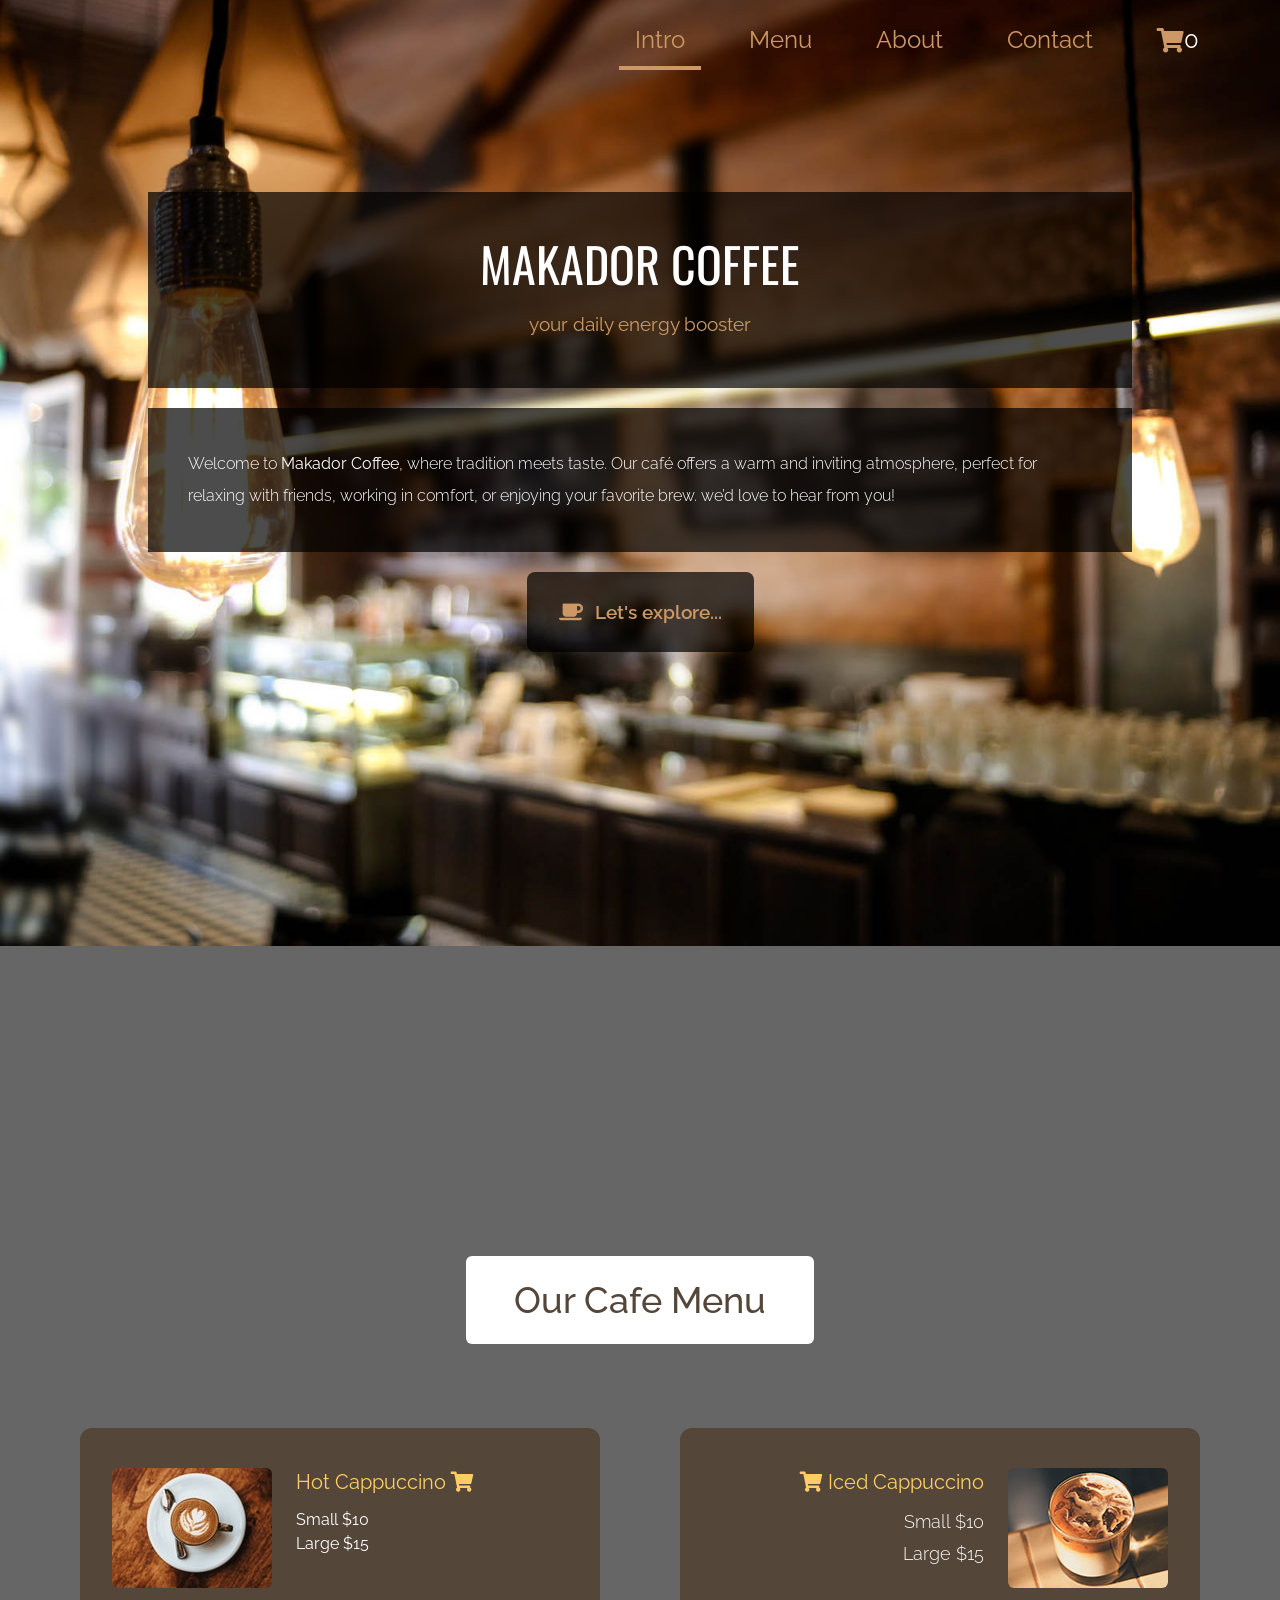
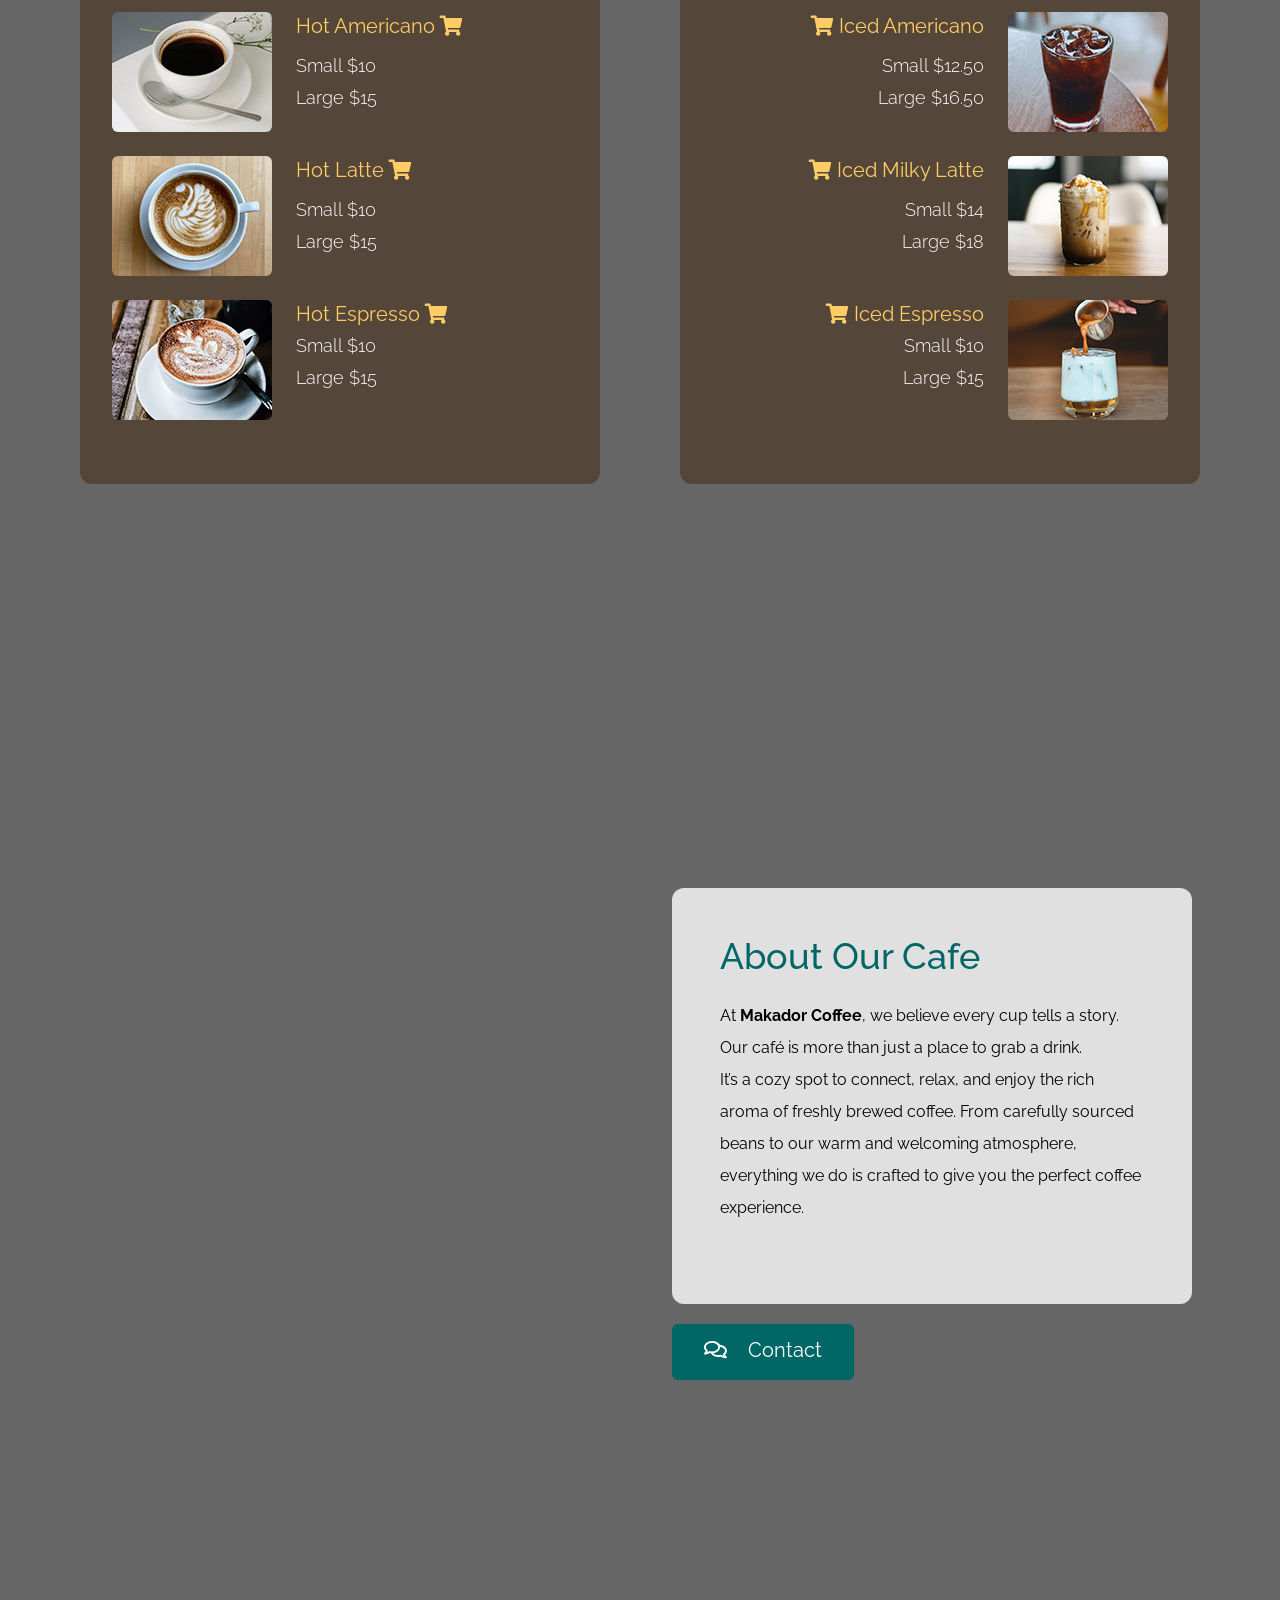
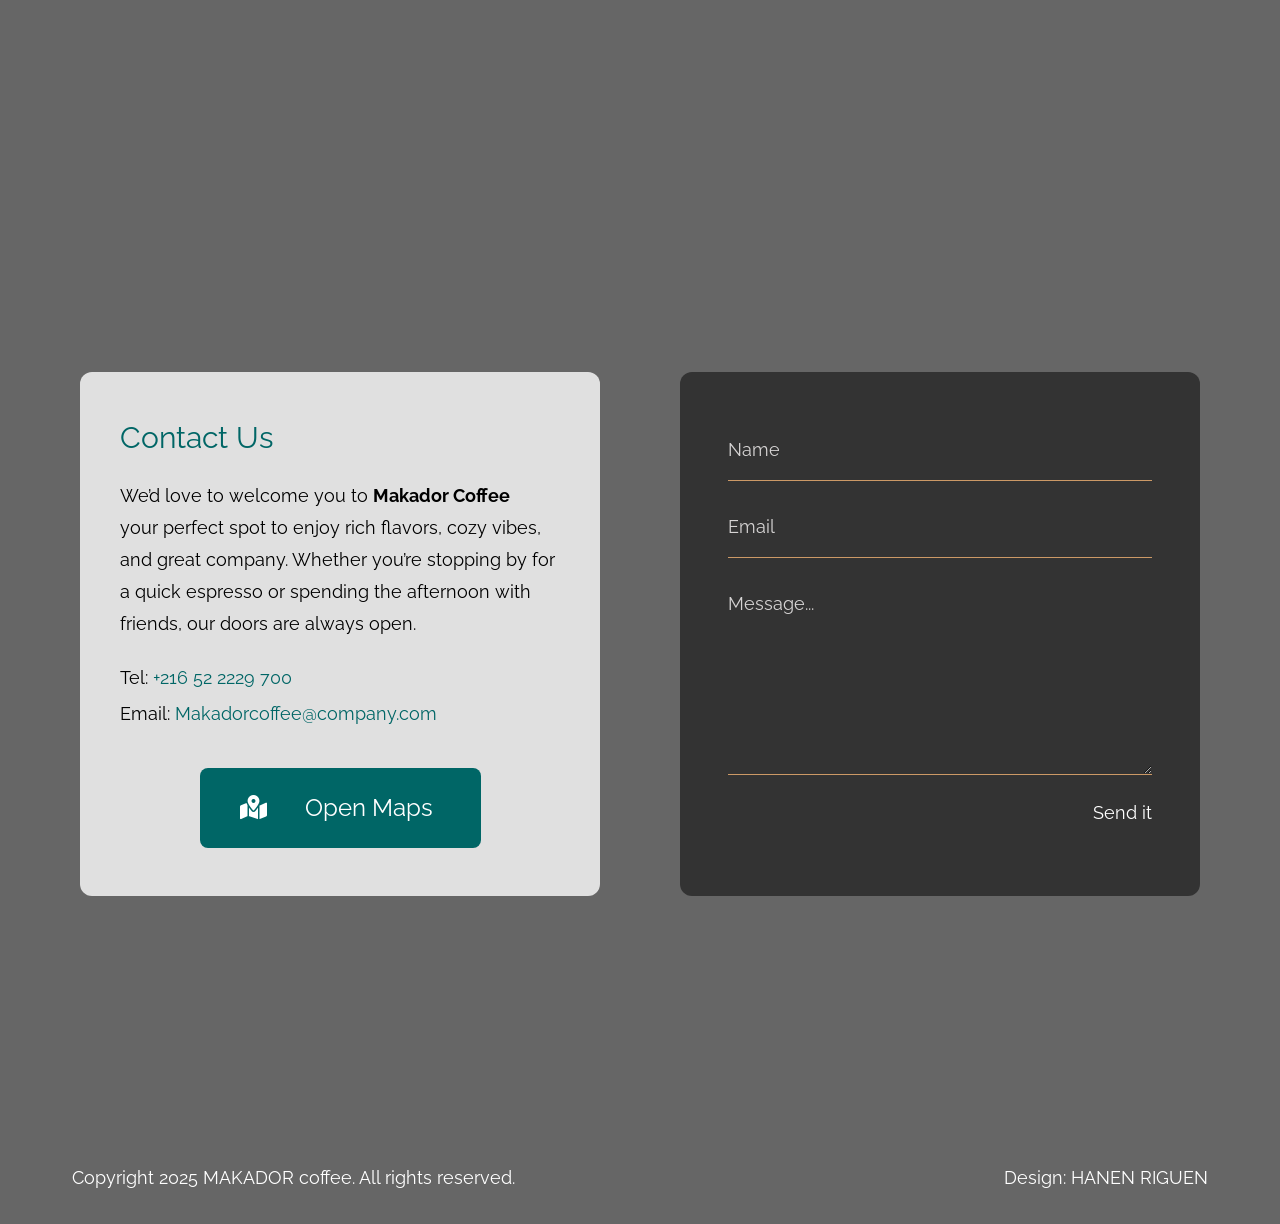
==== commit 9aef5030: "Proceed to Payment" ====
--- a/index.html
+++ b/index.html
@@ -4,20 +4,18 @@
     <meta charset="UTF-8">
     <meta http-equiv="X-UA-Compatible" content="IE=edge">
     <meta name="viewport" content="width=device-width, initial-scale=1.0">
-    <title>Antique Bakery Cafe HTML Template by Tooplate</title>
+    <title>MAKADOR COFFEE</title>
     <link rel="preconnect" href="https://fonts.googleapis.com">
     <link rel="preconnect" href="https://fonts.gstatic.com" crossorigin>
     <link href="https://fonts.googleapis.com/css2?family=Raleway:wght@300;400;500;600&family=Oswald:wght@600&display=swap" rel="stylesheet">
     <link rel="stylesheet" href="css/all.min.css"> <!-- fontawesome -->
-    <!-- <link href="https://unpkg.com/tailwindcss@^2/dist/tailwind.min.css" rel="stylesheet"> -->
     <link rel="stylesheet" href="css/tailwind.css">
     <link rel="stylesheet" href="css/tooplate-antique-cafe.css">
-
 </head>
 <body>    
     <!-- Intro -->
     <div id="intro" class="parallax-window" data-parallax="scroll" data-image-src="img/antique-cafe-bg-01.jpg">
-        <nav id="tm-nav" class="fixed w-full">
+         <nav id="tm-nav" class="fixed w-full">
             <div class="tm-container mx-auto px-2 md:py-6 text-right">
                 <button class="md:hidden py-2 px-2" id="menu-toggle"><i class="fas fa-2x fa-bars tm-text-gold"></i></button>
                 <ul class="mb-3 md:mb-0 text-2xl font-normal flex justify-end flex-col md:flex-row">
@@ -25,20 +23,33 @@
                     <li class="inline-block mb-4 mx-4"><a href="#menu" class="tm-text-gold py-1 md:py-3 px-4">Menu</a></li>
                     <li class="inline-block mb-4 mx-4"><a href="#about" class="tm-text-gold py-1 md:py-3 px-4">About</a></li>
                     <li class="inline-block mb-4 mx-4"><a href="#contact" class="tm-text-gold py-1 md:py-3 px-4">Contact</a></li>
+                    <li class="inline-block mb-4 mx-4 relative"> 
+                        <a href="shopping.html" id="cart-link" class=" tm-text-gold tm-text-gold py-1 md:py-3 mr-4 px-4 external-link relative"> 
+                        <i class="fas fa-shopping-cart text-2xl"></i> 
+                        <span id="cart-count" class="absolute -top-2 -right-2 bg-red-600 text-white text-xs rounded-full px-1.5 py-0.5"> 
+                            0 </span> 
+                        </a> 
+                    </li>
                 </ul>
             </div>            
         </nav>
+        
+
         <div class="container mx-auto px-2 tm-intro-width">
-            <div class="sm:pb-60 sm:pt-48 py-20">
+            <div class="sm:pb-60 sm:pt-48 py-20 pb-0">
                 <div class="bg-black bg-opacity-70 p-12 mb-5 text-center">
-                    <h1 class="text-white text-5xl tm-logo-font mb-5">MAKADOR COFFEE</h1>
+                    <h1 class="text-white text-5xl tm-logo-font mb-5">
+                        MAKADOR COFFEE 
+                        
+                    </h1>
                     <p class="tm-text-gold tm-text-2xl">your daily energy booster</p>
                 </div>    
                 <div class="bg-black bg-opacity-70 p-10 mb-5">
                     <p class="text-white leading-8 text-sm font-light">
-                         Welcome to <strong>Makador Coffee</strong>, where tradition meets taste.  
+                        Welcome to <strong>Makador Coffee</strong>, where tradition meets taste.  
                         Our café offers a warm and inviting atmosphere, perfect for relaxing with friends, working in comfort, or enjoying your favorite brew.  
                         we’d love to hear from you!
+                    </p>
                 </div>
                 <div class="text-center">
                     <div class="inline-block">
@@ -51,26 +62,36 @@
             </div>
         </div>        
     </div>
+    
+
     <!-- Cafe Menu -->
     <div id="menu" class="parallax-window" data-parallax="scroll" data-image-src="img/antique-cafe-bg-02.jpg">
         <div class="container mx-auto tm-container py-24 sm:py-48">
             <div class="text-center mb-16">
                 <h2 class="bg-white tm-text-brown py-6 px-12 text-4xl font-medium inline-block rounded-md">Our Cafe Menu</h2>
-            </div>            
+            </div>  
+
             <div class="flex flex-col lg:flex-row justify-around items-center">
+                <!-- Left Column -->
                 <div class="flex-1 m-5 rounded-xl px-4 py-6 sm:px-8 sm:py-10 tm-bg-brown tm-item-container">
                     <div class="flex items-start mb-6 tm-menu-item">
                         <img src="img/menu-item-1.jpg" alt="Image" class="rounded-md">
                         <div class="ml-3 sm:ml-6">
-                            <h3 class="text-lg sm:text-xl mb-2 sm:mb-3 tm-text-yellow">Hot Cappuccino</h3>
-                            <div class="text-white text-md sm:text-lg font-light mb-1">Small $10</div>
-                            <div class="text-white text-md sm:text-lg font-light">Large $15</div>
+                            <h3 class="text-lg sm:text-xl mb-2 sm:mb-3 tm-text-yellow">
+                                Hot Cappuccino 
+                                <i class="fas fa-shopping-cart cursor-pointer text-yellow-400 add-to-cart" data-item="Hot Cappuccino" data-price="10"></i>
+                            </h3>
+                            <div class="text-white">Small $10</div>
+                            <div class="text-white">Large $15</div>
                         </div>                    
                     </div>
                     <div class="flex items-start mb-6 tm-menu-item">
                         <img src="img/menu-item-2.jpg" alt="Image" class="rounded-md">
                         <div class="ml-3 sm:ml-6">
-                            <h3 class="text-lg sm:text-xl mb-2 sm:mb-3 tm-text-yellow">Hot Americano</h3>
+                            <h3 class="text-lg sm:text-xl mb-2 sm:mb-3 tm-text-yellow">
+                                Hot Americano
+                                <i class="fas fa-shopping-cart cursor-pointer text-yellow-400 add-to-cart" data-item="Hot Americano" data-price="10"></i>
+                            </h3>
                             <div class="text-white text-md sm:text-lg font-light mb-1">Small $10</div>
                             <div class="text-white text-md sm:text-lg font-light">Large $15</div>
                         </div>                    
@@ -78,7 +99,10 @@
                     <div class="flex items-start mb-6 tm-menu-item">
                         <img src="img/menu-item-3.jpg" alt="Image" class="rounded-md">
                         <div class="ml-3 sm:ml-6">
-                            <h3 class="text-lg sm:text-xl mb-2 sm:mb-3 tm-text-yellow">Hot Latte #FC6</h3>
+                            <h3 class="text-lg sm:text-xl mb-2 sm:mb-3 tm-text-yellow">
+                                Hot Latte
+                                <i class="fas fa-shopping-cart cursor-pointer text-yellow-400 add-to-cart" data-item="Hot Latte" data-price="10"></i>
+                            </h3>
                             <div class="text-white text-md sm:text-lg font-light mb-1">Small $10</div>
                             <div class="text-white text-md sm:text-lg font-light">Large $15</div>
                         </div>                    
@@ -86,17 +110,23 @@
                     <div class="flex items-start mb-6 tm-menu-item">
                         <img src="img/menu-item-4.jpg" alt="Image" class="rounded-md">
                         <div class="ml-3 sm:ml-6">
-                            <h3 class="text-lg sm:text-xl tm-text-yellow mb-1">Hot Espresso</h3>
-                            <h3 class="text-lg sm:text-xl mb-2 sm:mb-3 tm-text-yellow">Hot Chocolate</h3>
+                            <h3 class="text-lg sm:text-xl tm-text-yellow mb-1">
+                                Hot Espresso
+                                <i class="fas fa-shopping-cart cursor-pointer text-yellow-400 add-to-cart" data-item="Hot Espresso" data-price="10"></i>
+                            </h3>
                             <div class="text-white text-md sm:text-lg font-light mb-1">Small $10</div>
                             <div class="text-white text-md sm:text-lg font-light">Large $15</div>
                         </div>                    
                     </div>
                 </div>
+
+                <!-- Right Column -->
                 <div class="flex-1 m-5 rounded-xl px-4 py-6 sm:px-8 sm:py-10 tm-bg-brown tm-item-container">
                     <div class="flex items-start justify-end mb-6 tm-menu-item-2">
                         <div class="text-right mr-6">
-                            <h3 class="text-lg sm:text-xl mb-2 sm:mb-3 tm-text-yellow">Iced Cappuccino</h3>
+                            <h3 class="text-lg sm:text-xl mb-2 sm:mb-3 tm-text-yellow">
+                                <i class="fas fa-shopping-cart cursor-pointer text-yellow-400 add-to-cart" data-item="Iced Cappuccino" data-price="10"></i> Iced Cappuccino
+                            </h3>
                             <div class="text-white text-md sm:text-lg font-light mb-1">Small $10</div>
                             <div class="text-white text-md sm:text-lg font-light">Large $15</div>
                         </div>
@@ -104,7 +134,9 @@
                     </div>
                     <div class="flex items-start justify-end mb-6 tm-menu-item-2">
                         <div class="text-right mr-6">
-                            <h3 class="text-lg sm:text-xl mb-2 sm:mb-3 tm-text-yellow">Iced Americano</h3>
+                            <h3 class="text-lg sm:text-xl mb-2 sm:mb-3 tm-text-yellow">
+                                <i class="fas fa-shopping-cart cursor-pointer text-yellow-400 add-to-cart" data-item="Iced Americano" data-price="12.5"></i> Iced Americano
+                            </h3>
                             <div class="text-white text-md sm:text-lg font-light mb-1">Small $12.50</div>
                             <div class="text-white text-md sm:text-lg font-light">Large $16.50</div>
                         </div>
@@ -112,16 +144,19 @@
                     </div>
                     <div class="flex items-start justify-end mb-6 tm-menu-item-2">
                         <div class="text-right mr-6">
-                            <h3 class="text-lg sm:text-xl mb-2 sm:mb-3 tm-text-yellow">Iced Milky Latte</h3>
+                            <h3 class="text-lg sm:text-xl mb-2 sm:mb-3 tm-text-yellow">
+                                <i class="fas fa-shopping-cart cursor-pointer text-yellow-400 add-to-cart" data-item="Iced Milky Latte" data-price="14"></i> Iced Milky Latte
+                            </h3>
                             <div class="text-white text-md sm:text-lg font-light mb-1">Small $14</div>
                             <div class="text-white text-md sm:text-lg font-light">Large $18</div>
                         </div>   
                         <img src="img/menu-item-7.jpg" alt="Image" class="rounded-md">                 
                     </div>
-                    <div class="flex items-start justify-end mb-6 tm-menu-item-2">                    
+                    <div class="flex items-start justify-end mb-6 tm-menu-item-2">
                         <div class="text-right mr-6">
-                            <h3 class="text-lg sm:text-xl tm-text-yellow mb-1">Iced Espresso</h3>
-                            <h3 class="text-lg sm:text-xl mb-2 sm:mb-3 tm-text-yellow">Iced Mocha</h3>
+                            <h3 class="text-lg sm:text-xl tm-text-yellow mb-1">
+                                <i class="fas fa-shopping-cart cursor-pointer text-yellow-400 add-to-cart" data-item="Iced Espresso" data-price="10"></i> Iced Espresso
+                            </h3>
                             <div class="text-white text-md sm:text-lg font-light mb-1">Small $10</div>
                             <div class="text-white text-md sm:text-lg font-light">Large $15</div>
                         </div> 
@@ -131,18 +166,18 @@
             </div>
         </div>        
     </div>
+
+    <!-- About Section -->
     <div id="about" class="parallax-window" data-parallax="scroll" data-image-src="img/antique-cafe-bg-03.jpg">
         <div class="container mx-auto tm-container py-24 sm:py-48">
             <div class="tm-item-container sm:ml-auto sm:mr-12 mx-auto sm:px-0 px-4">
                 <div class="bg-white bg-opacity-80 p-12 pb-14 rounded-xl mb-5">
                     <h2 class="mb-6 tm-text-green text-4xl font-medium">About Our Cafe</h2>
                     <p class="mb-6 text-base leading-8">
-                    At <strong>Makador Coffee</strong>, we believe every cup tells a story.  
-                    Our café is more than just a place to grab a drink.<BR/>it’s a cozy spot to connect, relax, and enjoy the rich aroma of freshly brewed coffee.  
-                    From carefully sourced beans to our warm and welcoming atmosphere, everything we do is crafted to give you the perfect coffee experience.  
+                        At <strong>Makador Coffee</strong>, we believe every cup tells a story.  
+                        Our café is more than just a place to grab a drink.<br>It’s a cozy spot to connect, relax, and enjoy the rich aroma of freshly brewed coffee.  
+                        From carefully sourced beans to our warm and welcoming atmosphere, everything we do is crafted to give you the perfect coffee experience.  
                     </p>
-
-                   
                 </div>
                 <a href="#contact" class="inline-block tm-bg-green transition text-white text-xl pt-3 pb-4 px-8 rounded-md">
                     <i class="far fa-comments mr-4"></i>
@@ -151,25 +186,25 @@
             </div>           
         </div>        
     </div>
+
+    <!-- Contact Section -->
     <div id="contact" class="parallax-window relative" data-parallax="scroll" data-image-src="img/antique-cafe-bg-04.jpg">
         <div class="container mx-auto tm-container pt-24 pb-48 sm:py-48">
             <div class="flex flex-col lg:flex-row justify-around items-center lg:items-stretch">
                 <div class="flex-1 rounded-xl px-10 py-12 m-5 bg-white bg-opacity-80 tm-item-container">
                     <h2 class="text-3xl mb-6 tm-text-green">Contact Us</h2>
-                   <p class="mb-6 text-lg leading-8">
-                    We’d love to welcome you to <strong>Makador Coffee</strong><br/> your perfect spot to enjoy rich flavors, cozy vibes, and great company.  
-                    Whether you’re stopping by for a quick espresso or spending the afternoon with friends, our doors are always open.  
+                    <p class="mb-6 text-lg leading-8">
+                        We’d love to welcome you to <strong>Makador Coffee</strong><br/> your perfect spot to enjoy rich flavors, cozy vibes, and great company.  
+                        Whether you’re stopping by for a quick espresso or spending the afternoon with friends, our doors are always open.  
                     </p>
-
                     <p class="mb-10 text-lg">
-                    <span class="block mb-2">
-                        Tel: <a href="tel:0100200340" class="hover:text-yellow-600 transition">+216 52 2229 700</a>
-                    </span>
-                    <span class="block">
-                        Email: <a href="mailto:info@company.com" class="hover:text-yellow-600 transition">Makadorcoffee@company.com</a>
-                    </span>                        
+                        <span class="block mb-2">
+                            Tel: <a href="tel:+216522229700" class="hover:text-yellow-600 transition">+216 52 2229 700</a>
+                        </span>
+                        <span class="block">
+                            Email: <a href="mailto:Makadorcoffee@company.com" class="hover:text-yellow-600 transition">Makadorcoffee@company.com</a>
+                        </span>                        
                     </p>
-
                     <div class="text-center">
                         <a href="https://www.google.com/maps" class="inline-block text-white text-2xl pl-10 pr-12 py-6 rounded-lg transition tm-bg-green">
                             <i class="fas fa-map-marked-alt mr-8"></i>
@@ -179,13 +214,13 @@
                 </div>
                 <div class="flex-1 rounded-xl p-12 pb-14 m-5 bg-black bg-opacity-50 tm-item-container">
                     <form action="" method="POST" class="text-lg">
-                        <input type="text" name="name" class="input w-full bg-black border-b bg-opacity-0 text-white px-0 py-4 mb-4 tm-border-gold" placeholder="Name" required="" />
-                        <input type="email" name="email" class="input w-full bg-black border-b bg-opacity-0 text-white px-0 py-4 mb-4 tm-border-gold" placeholder="Email" required="" />
-                        <textarea rows="6" name="message" class="input w-full bg-black border-b bg-opacity-0 text-white px-0 py-4 mb-4 tm-border-gold" placeholder="Message..." required=""></textarea>
+                        <input type="text" name="name" class="input w-full bg-black border-b bg-opacity-0 text-white px-0 py-4 mb-4 tm-border-gold" placeholder="Name" required />
+                        <input type="email" name="email" class="input w-full bg-black border-b bg-opacity-0 text-white px-0 py-4 mb-4 tm-border-gold" placeholder="Email" required />
+                        <textarea rows="6" name="message" class="input w-full bg-black border-b bg-opacity-0 text-white px-0 py-4 mb-4 tm-border-gold" placeholder="Message..." required></textarea>
                         <div class="text-right">
                             <button type="submit" class="text-white hover:text-yellow-500 transition">Send it</button>
                         </div>                        
-                      </form>
+                    </form>
                 </div>
             </div>
             <footer class="absolute bottom-0 left-0 w-full">
@@ -197,11 +232,11 @@
         </div>        
     </div>    
 
+    <!-- Scripts -->
     <script src="js/jquery-3.6.0.min.js"></script>
     <script src="js/parallax.min.js"></script>
     <script src="js/jquery.singlePageNav.min.js"></script>
     <script>
-
         function checkAndShowHideMenu() {
             if(window.innerWidth < 768) {
                 $('#tm-nav ul').addClass('hidden');                
@@ -212,7 +247,9 @@
 
         $(function(){
             var tmNav = $('#tm-nav');
-            tmNav.singlePageNav();
+            tmNav.singlePageNav({
+                filter: ':not(.external-link)' 
+            });
 
             checkAndShowHideMenu();
             window.addEventListener('resize', checkAndShowHideMenu);
@@ -227,26 +264,57 @@
                 }                
             });
 
+
             $(document).scroll(function() {
                 var distanceFromTop = $(document).scrollTop();
-
                 if(distanceFromTop > 100) {
                     tmNav.addClass('scroll');
                 } else {
                     tmNav.removeClass('scroll');
                 }
             });
-            
-            document.querySelectorAll('a[href^="#"]').forEach(anchor => {
+
+            document.querySelectorAll('a[href^="#"]:not(.external-link)').forEach(anchor => {
                 anchor.addEventListener('click', function (e) {
                     e.preventDefault();
-
                     document.querySelector(this.getAttribute('href')).scrollIntoView({
                         behavior: 'smooth'
                     });
                 });
             });
+
+            // --- Panier ---
+            let cart = JSON.parse(localStorage.getItem("cart")) || [];
+
+            function updateCartCount() {
+                document.getElementById("cart-count").textContent = cart.length;
+            }
+
+            function addToCart(product) {
+                cart.push(product);
+                localStorage.setItem("cart", JSON.stringify(cart));
+                updateCartCount();
+
+                
+                const toast = document.createElement('div');
+                toast.textContent = `${product.name} added to cart!`;
+                toast.className = 'fixed top-5 right-5 bg-yellow-500 text-black px-4 py-2 rounded shadow';
+                document.body.appendChild(toast);
+                setTimeout(() => toast.remove(), 2000);
+            }
+
+            document.querySelectorAll(".add-to-cart").forEach(btn => {
+                btn.addEventListener("click", () => {
+                    const product = {
+                        name: btn.getAttribute("data-item"),
+                        price: btn.getAttribute("data-price")
+                    };
+                    addToCart(product);
+                });
+            });
+
+            updateCartCount();
         });
     </script>
 </body>
-</html>+</html>
--- a/css/tooplate-antique-cafe.css
+++ b/css/tooplate-antique-cafe.css
@@ -67,7 +67,7 @@
 }
 
 .tm-intro-width {
-    max-width: 436px;
+    max-width: 1000px;
 }
 
 .tm-item-container {
